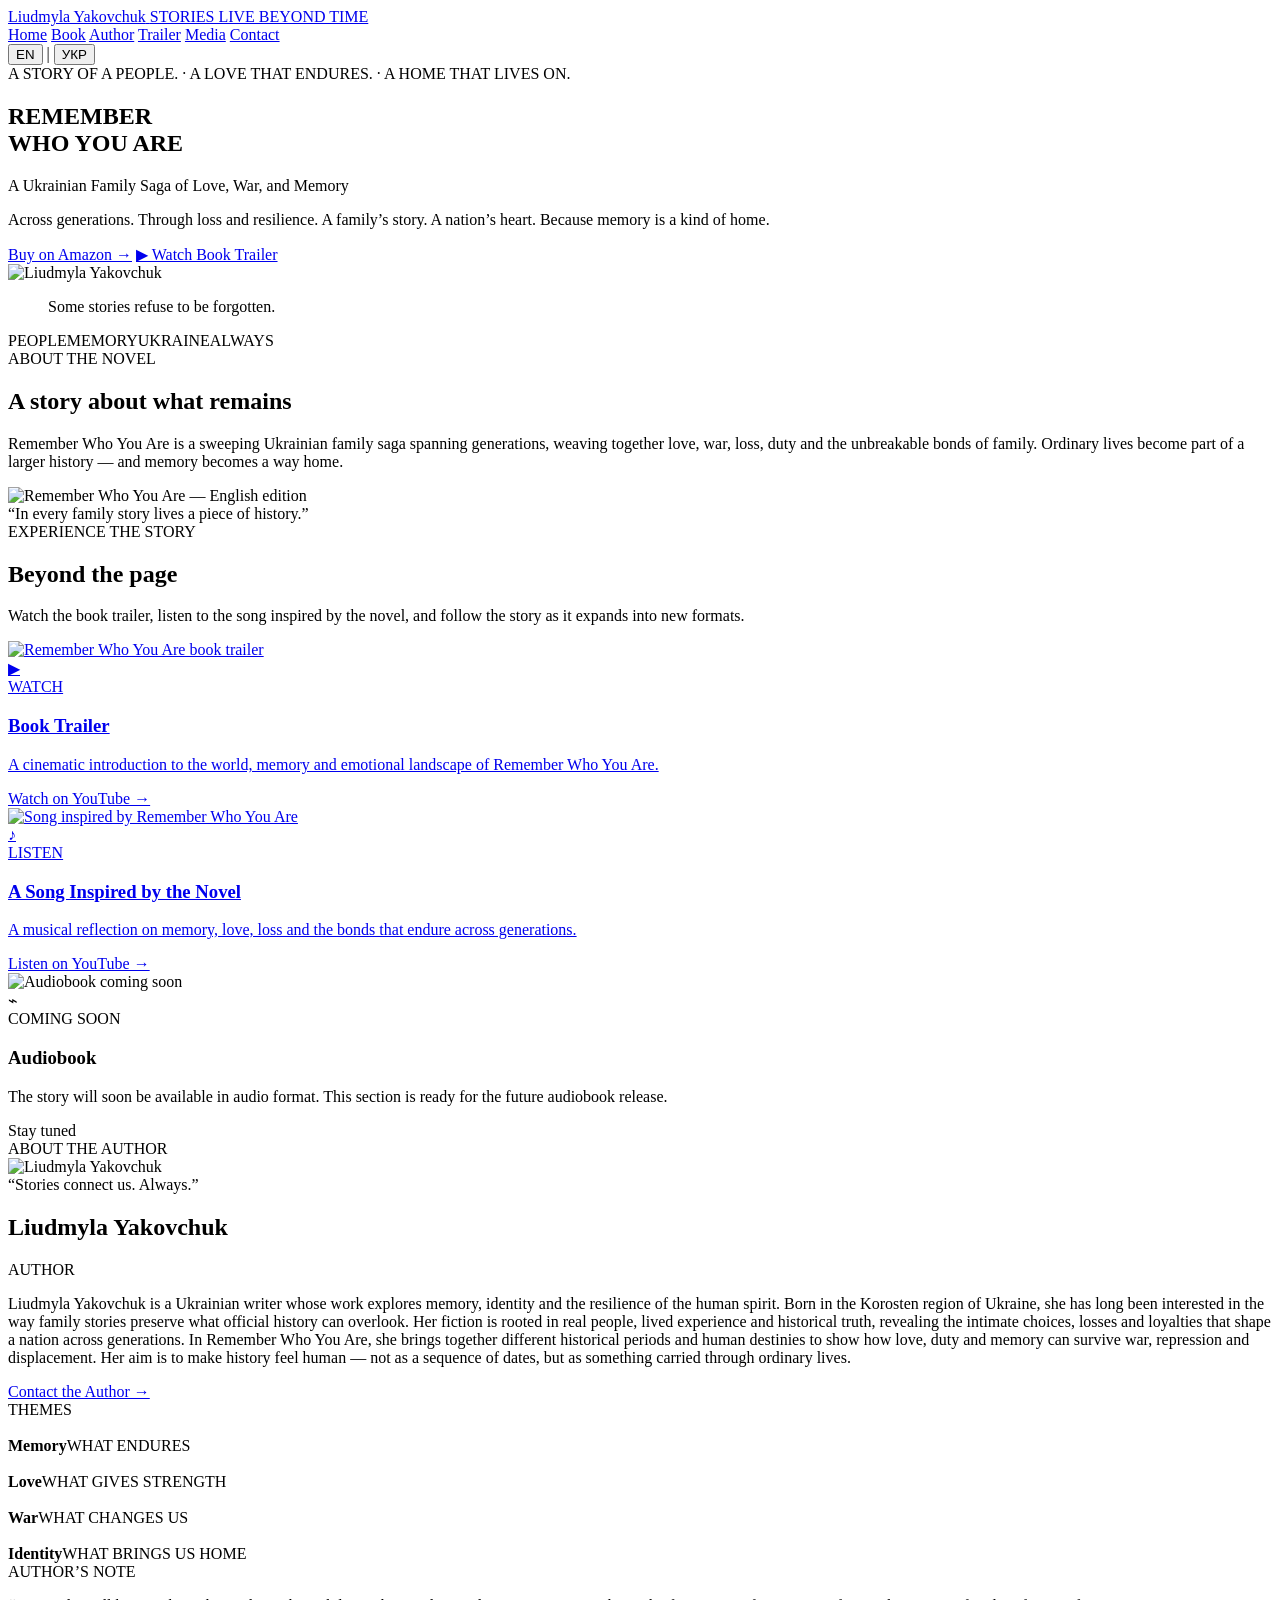
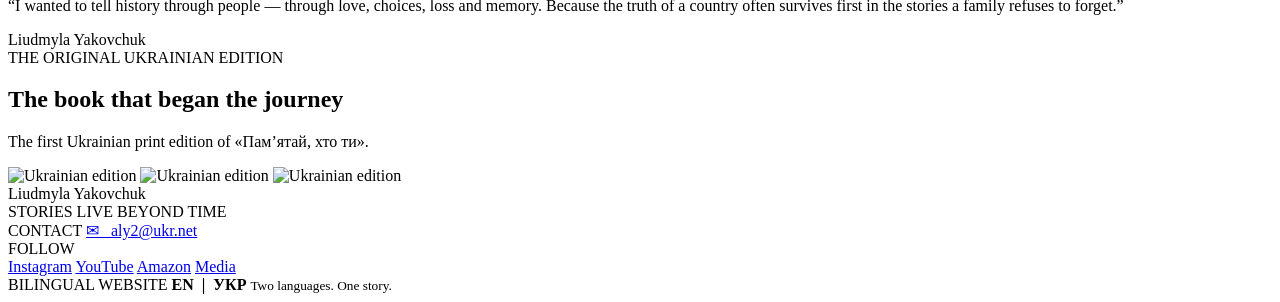
==== index.html @ 55f0467b "Add files via upload" ====
<!doctype html>
<html lang="en">
<head>
  <meta charset="utf-8">
  <meta name="viewport" content="width=device-width, initial-scale=1">
  <meta name="description" content="Official website of Ukrainian author Liudmyla Yakovchuk, author of Remember Who You Are — A Ukrainian Family Saga of Love, War, and Memory.">
  <meta property="og:title" content="Liudmyla Yakovchuk — Remember Who You Are">
  <meta property="og:description" content="A Ukrainian Family Saga of Love, War, and Memory. Discover the novel, book trailer, music inspired by the story, and author events.">
  <meta property="og:type" content="website">
  <meta property="og:image" content="assets/english-cover.png">
  <meta name="twitter:card" content="summary_large_image">
  <meta name="theme-color" content="#f8f4ee">
  <title>Liudmyla Yakovchuk — Remember Who You Are</title>
  <link rel="stylesheet" href="assets/style.css">
</head>
<body>

<header class="site-header">
  <a class="brand" href="#home">
    <span class="brand-name">Liudmyla Yakovchuk</span>
    <span class="brand-tag" data-en="STORIES LIVE BEYOND TIME" data-uk="ІСТОРІЇ ЖИВУТЬ ПОЗА ЧАСОМ">STORIES LIVE BEYOND TIME</span>
  </a>

  <nav class="nav">
    <a href="#home" class="active" data-en="Home" data-uk="Головна">Home</a>
    <a href="#book" data-en="Book" data-uk="Книга">Book</a>
    <a href="#author" data-en="Author" data-uk="Авторка">Author</a>
    <a href="#trailer" data-en="Trailer" data-uk="Трейлер">Trailer</a>
    <a href="media.html" data-en="Media" data-uk="Медіа">Media</a>
    <a href="#contact" data-en="Contact" data-uk="Контакти">Contact</a>
  </nav>

  <div class="lang-switch">
    <button class="lang active" data-lang="en">EN</button>
    <span>|</span>
    <button class="lang" data-lang="uk">УКР</button>
  </div>
</header>

<main>
<section class="hero" id="home">
  <div class="hero-copy">
    <div class="hero-skyline"></div>
    <div class="eyebrow" data-en="A STORY OF A PEOPLE. · A LOVE THAT ENDURES. · A HOME THAT LIVES ON."
         data-uk="ІСТОРІЯ НАРОДУ. · ЛЮБОВ, ЩО ВИСТОЯЛА. · ДІМ, ЯКИЙ ЖИВЕ В ПАМ’ЯТІ.">
      A STORY OF A PEOPLE. · A LOVE THAT ENDURES. · A HOME THAT LIVES ON.
    </div>

    <h1 data-en="REMEMBER<br>WHO YOU ARE" data-uk="ПАМ’ЯТАЙ,<br>ХТО ТИ">REMEMBER<br>WHO YOU ARE</h1>

    <p class="subtitle" data-en="A Ukrainian Family Saga of Love, War, and Memory"
       data-uk="Українська родинна сага про любов, війну та пам’ять">
      A Ukrainian Family Saga of Love, War, and Memory
    </p>

    <p class="lead" data-en="Across generations. Through loss and resilience. A family’s story. A nation’s heart. Because memory is a kind of home."
       data-uk="Крізь покоління. Через втрати й стійкість. Історія родини. Серце країни. Бо пам’ять — це теж дім.">
      Across generations. Through loss and resilience. A family’s story. A nation’s heart. Because memory is a kind of home.
    </p>

    <div class="cta-row">
      <a class="btn primary" target="_blank" rel="noopener" href="https://www.amazon.com.au/dp/B0HHSNX6BC"
         data-en="Buy on Amazon →" data-uk="Купити на Amazon →">Buy on Amazon →</a>
      <a class="btn secondary" href="#trailer" data-en="▶  Watch Book Trailer" data-uk="▶  Дивитися буктрейлер">▶ Watch Book Trailer</a>
    </div>
  </div>

  <div class="hero-photo">
    <img src="assets/author-white.jpeg" alt="Liudmyla Yakovchuk">
    <div class="hero-photo-shade"></div>
    <blockquote data-en="Some stories refuse to be forgotten."
                data-uk="Деякі історії не дозволяють себе забути.">
      Some stories refuse to be forgotten.
    </blockquote>
    <div class="book-words" aria-hidden="true">
      <span>PEOPLE</span><span>MEMORY</span><span>UKRAINE</span><span>ALWAYS</span>
    </div>
  </div>
</section>

<section class="novel-band" id="book">
  <div class="novel-copy">
    <div class="section-kicker" data-en="ABOUT THE NOVEL" data-uk="ПРО РОМАН">ABOUT THE NOVEL</div>
    <h2 data-en="A story about what remains" data-uk="Історія про те, що залишається">A story about what remains</h2>
    <p data-en="Remember Who You Are is a sweeping Ukrainian family saga spanning generations, weaving together love, war, loss, duty and the unbreakable bonds of family. Ordinary lives become part of a larger history — and memory becomes a way home."
       data-uk="«Пам’ятай, хто ти» — українська родинна сага, що поєднує покоління, любов, війну, втрати, обов’язок і незламні родинні зв’язки. Приватні долі стають частиною великої історії, а пам’ять — шляхом додому.">
      Remember Who You Are is a sweeping Ukrainian family saga spanning generations, weaving together love, war, loss, duty and the unbreakable bonds of family. Ordinary lives become part of a larger history — and memory becomes a way home.
    </p>
  </div>

  <div class="novel-art">
    <img src="assets/english-cover.png" alt="Remember Who You Are — English edition">
    <div class="novel-quote" data-en="“In every family story lives a piece of history.”"
         data-uk="«У кожній родинній історії живе частинка історії країни.»">
      “In every family story lives a piece of history.”
    </div>
  </div>
</section>

<section class="experience-section section-pad" id="trailer">
  <div class="experience-heading">
    <div>
      <div class="section-kicker" data-en="EXPERIENCE THE STORY" data-uk="ВІДЧУТИ ІСТОРІЮ">EXPERIENCE THE STORY</div>
      <h2 data-en="Beyond the page" data-uk="За межами сторінок">Beyond the page</h2>
    </div>
    <p data-en="Watch the book trailer, listen to the song inspired by the novel, and follow the story as it expands into new formats."
       data-uk="Подивіться буктрейлер, послухайте пісню, натхненну романом, і стежте за тим, як історія продовжує жити в нових форматах.">
      Watch the book trailer, listen to the song inspired by the novel, and follow the story as it expands into new formats.
    </p>
  </div>

  <div class="experience-grid">
    <a class="experience-card trailer-experience" target="_blank" rel="noopener"
       href="https://www.youtube.com/watch?v=IEj6ZYtZcg4">
      <div class="experience-image">
        <img src="assets/english-cover.png" alt="Remember Who You Are book trailer">
        <div class="experience-shade"></div>
        <span class="round-icon">▶</span>
      </div>
      <div class="experience-copy">
        <span class="experience-type" data-en="WATCH" data-uk="ДИВИТИСЯ">WATCH</span>
        <h3 data-en="Book Trailer" data-uk="Буктрейлер">Book Trailer</h3>
        <p data-en="A cinematic introduction to the world, memory and emotional landscape of Remember Who You Are."
           data-uk="Кінематографічне знайомство зі світом, пам’яттю та емоційною атмосферою роману «Пам’ятай, хто ти».">
          A cinematic introduction to the world, memory and emotional landscape of Remember Who You Are.
        </p>
        <span class="experience-link" data-en="Watch on YouTube →" data-uk="Дивитися на YouTube →">Watch on YouTube →</span>
      </div>
    </a>

    <a class="experience-card song-experience" target="_blank" rel="noopener"
       href="https://www.youtube.com/watch?v=z9jfX56w6hs">
      <div class="experience-image song-visual">
        <img src="assets/english-cover.png" alt="Song inspired by Remember Who You Are">
        <div class="experience-shade song-shade"></div>
        <span class="round-icon music-icon">♪</span>
        <div class="music-lines" aria-hidden="true">
          <i></i><i></i><i></i><i></i><i></i><i></i><i></i><i></i>
        </div>
      </div>
      <div class="experience-copy">
        <span class="experience-type" data-en="LISTEN" data-uk="СЛУХАТИ">LISTEN</span>
        <h3 data-en="A Song Inspired by the Novel" data-uk="Пісня, натхненна романом">A Song Inspired by the Novel</h3>
        <p data-en="A musical reflection on memory, love, loss and the bonds that endure across generations."
           data-uk="Музичне продовження історії — про пам’ять, любов, втрати та зв’язок, що проходить крізь покоління.">
          A musical reflection on memory, love, loss and the bonds that endure across generations.
        </p>
        <span class="experience-link" data-en="Listen on YouTube →" data-uk="Слухати на YouTube →">Listen on YouTube →</span>
      </div>
    </a>

    <div class="experience-card audiobook-experience">
      <div class="experience-image">
        <img src="assets/english-cover.png" alt="Audiobook coming soon">
        <div class="experience-shade audiobook-shade"></div>
        <span class="round-icon headphone-mark">⌁</span>
      </div>
      <div class="experience-copy">
        <span class="experience-type" data-en="COMING SOON" data-uk="НЕЗАБАРОМ">COMING SOON</span>
        <h3 data-en="Audiobook" data-uk="Аудіокнига">Audiobook</h3>
        <p data-en="The story will soon be available in audio format. This section is ready for the future audiobook release."
           data-uk="Незабаром історія буде доступна в аудіоформаті. Цей блок уже підготовлений для майбутнього релізу аудіокниги.">
          The story will soon be available in audio format. This section is ready for the future audiobook release.
        </p>
        <span class="experience-link muted" data-en="Stay tuned" data-uk="Слідкуйте за новинами">Stay tuned</span>
      </div>
    </div>
  </div>
</section>

<section class="author-themes section-pad" id="author">
  <div class="author-panel">
    <div class="section-kicker" data-en="ABOUT THE AUTHOR" data-uk="ПРО АВТОРКУ">ABOUT THE AUTHOR</div>
    <div class="author-inner">
      <div class="author-photo-wrap">
        <img src="assets/author-gray.jpeg" alt="Liudmyla Yakovchuk">
        <div class="hand-quote" data-en="“Stories connect us. Always.”" data-uk="«Історії поєднують нас. Завжди.»">
          “Stories connect us. Always.”
        </div>
      </div>
      <div class="author-copy">
        <h2>Liudmyla Yakovchuk</h2>
        <div class="mini-label" data-en="AUTHOR" data-uk="АВТОРКА">AUTHOR</div>
        <p data-en="Liudmyla Yakovchuk is a Ukrainian writer whose work explores memory, identity and the resilience of the human spirit. Born in the Korosten region of Ukraine, she has long been interested in the way family stories preserve what official history can overlook. Her fiction is rooted in real people, lived experience and historical truth, revealing the intimate choices, losses and loyalties that shape a nation across generations. In Remember Who You Are, she brings together different historical periods and human destinies to show how love, duty and memory can survive war, repression and displacement. Her aim is to make history feel human — not as a sequence of dates, but as something carried through ordinary lives."
           data-uk="Людмила Яковчук — українська письменниця, родом із Коростенського краю. У своїй творчості вона досліджує пам’ять, ідентичність і стійкість людського духу, а також те, як родинні історії зберігають те, що інколи губиться в офіційній історії. Її проза спирається на реальних людей, пережитий досвід та історичну правду. У романі «Пам’ятай, хто ти» авторка поєднує різні історичні періоди й людські долі, щоб показати, як любов, обов’язок і пам’ять переживають війну, репресії та вимушені розлуки. Її мета — показати історію не як перелік дат, а як життя звичайних людей, через яких вона стає близькою і зрозумілою.">
          Liudmyla Yakovchuk is a Ukrainian writer whose work explores memory, identity and the resilience of the human spirit. Born in the Korosten region of Ukraine, she has long been interested in the way family stories preserve what official history can overlook. Her fiction is rooted in real people, lived experience and historical truth, revealing the intimate choices, losses and loyalties that shape a nation across generations. In Remember Who You Are, she brings together different historical periods and human destinies to show how love, duty and memory can survive war, repression and displacement. Her aim is to make history feel human — not as a sequence of dates, but as something carried through ordinary lives.
        </p>
        <a class="outline-link" href="mailto:aly2@ukr.net" data-en="Contact the Author →" data-uk="Написати авторці →">Contact the Author →</a>
      </div>
    </div>
  </div>

  <div class="themes-panel">
    <div class="section-kicker" data-en="THEMES" data-uk="ТЕМИ">THEMES</div>
    <div class="themes-grid">
      <div class="theme-card theme-memory">
        <img src="assets/book-stack-3.jpg" alt="">
        <div class="theme-shade"></div>
        <div><strong data-en="Memory" data-uk="Пам’ять">Memory</strong><span data-en="WHAT ENDURES" data-uk="ТЕ, ЩО ЗАЛИШАЄТЬСЯ">WHAT ENDURES</span></div>
      </div>
      <div class="theme-card theme-love">
        <img src="assets/author-white.jpeg" alt="">
        <div class="theme-shade"></div>
        <div><strong data-en="Love" data-uk="Любов">Love</strong><span data-en="WHAT GIVES STRENGTH" data-uk="ТЕ, ЩО ДАЄ СИЛУ">WHAT GIVES STRENGTH</span></div>
      </div>
      <div class="theme-card theme-war">
        <img src="assets/english-cover.png" alt="">
        <div class="theme-shade"></div>
        <div><strong data-en="War" data-uk="Війна">War</strong><span data-en="WHAT CHANGES US" data-uk="ТЕ, ЩО НАС ЗМІНЮЄ">WHAT CHANGES US</span></div>
      </div>
      <div class="theme-card theme-identity">
        <img src="assets/book-stack-1.jpg" alt="">
        <div class="theme-shade"></div>
        <div><strong data-en="Identity" data-uk="Ідентичність">Identity</strong><span data-en="WHAT BRINGS US HOME" data-uk="ТЕ, ЩО ПОВЕРТАЄ ДОДОМУ">WHAT BRINGS US HOME</span></div>
      </div>
    </div>
  </div>
</section>


<section class="author-note section-pad">
  <div class="section-kicker" data-en="AUTHOR’S NOTE" data-uk="СЛОВО АВТОРКИ">AUTHOR’S NOTE</div>
  <div class="author-note-inner">
    <p class="note-quote"
       data-en="“I wanted to tell history through people — through love, choices, loss and memory. Because the truth of a country often survives first in the stories a family refuses to forget.”"
       data-uk="«Я хотіла розповісти історію через людей — через любов, вибір, втрати й пам’ять. Бо правда про країну часто передусім зберігається в історіях, які родина відмовляється забути.»">
      “I wanted to tell history through people — through love, choices, loss and memory. Because the truth of a country often survives first in the stories a family refuses to forget.”
    </p>
    <div class="note-signature">Liudmyla Yakovchuk</div>
  </div>
</section>

<section class="ukrainian-strip section-pad">
  <div class="strip-heading">
    <div>
      <div class="section-kicker" data-en="THE ORIGINAL UKRAINIAN EDITION" data-uk="ОРИГІНАЛЬНЕ УКРАЇНСЬКЕ ВИДАННЯ">THE ORIGINAL UKRAINIAN EDITION</div>
      <h2 data-en="The book that began the journey" data-uk="Книга, з якої почався цей шлях">The book that began the journey</h2>
    </div>
    <p data-en="The first Ukrainian print edition of «Пам’ятай, хто ти»."
       data-uk="Перше українське друковане видання роману «Пам’ятай, хто ти».">
      The first Ukrainian print edition of «Пам’ятай, хто ти».
    </p>
  </div>
  <div class="photo-strip">
    <img src="assets/book-stack-1.jpg" alt="Ukrainian edition">
    <img src="assets/book-stack-2.jpg" alt="Ukrainian edition">
    <img src="assets/book-stack-3.jpg" alt="Ukrainian edition">
  </div>
</section>

</main>

<footer id="contact">
  <div class="footer-brand">
    <div class="brand-name">Liudmyla Yakovchuk</div>
    <div class="brand-tag" data-en="STORIES LIVE BEYOND TIME" data-uk="ІСТОРІЇ ЖИВУТЬ ПОЗА ЧАСОМ">STORIES LIVE BEYOND TIME</div>
  </div>

  <div class="footer-block">
    <span class="footer-label" data-en="CONTACT" data-uk="КОНТАКТИ">CONTACT</span>
    <a href="mailto:aly2@ukr.net">✉ &nbsp; aly2@ukr.net</a>
  </div>

  <div class="footer-block">
    <span class="footer-label" data-en="FOLLOW" data-uk="СОЦМЕРЕЖІ">FOLLOW</span>
    <div class="socials">
      <a target="_blank" rel="noopener" href="https://www.instagram.com/liudmylayakovchuk2025">Instagram</a>
      <a target="_blank" rel="noopener" href="https://www.youtube.com/watch?v=IEj6ZYtZcg4">YouTube</a>
      <a target="_blank" rel="noopener" href="https://www.amazon.com.au/dp/B0HHSNX6BC">Amazon</a>
      <a href="media.html" data-en="Media" data-uk="Медіа">Media</a>
    </div>
  </div>

  <div class="footer-block bilingual">
    <span class="footer-label" data-en="BILINGUAL WEBSITE" data-uk="ДВОМОВНИЙ САЙТ">BILINGUAL WEBSITE</span>
    <strong>EN &nbsp;|&nbsp; УКР</strong>
    <small data-en="Two languages. One story." data-uk="Дві мови. Одна історія.">Two languages. One story.</small>
  </div>
</footer>

<script src="assets/site.js"></script>
</body>
</html>
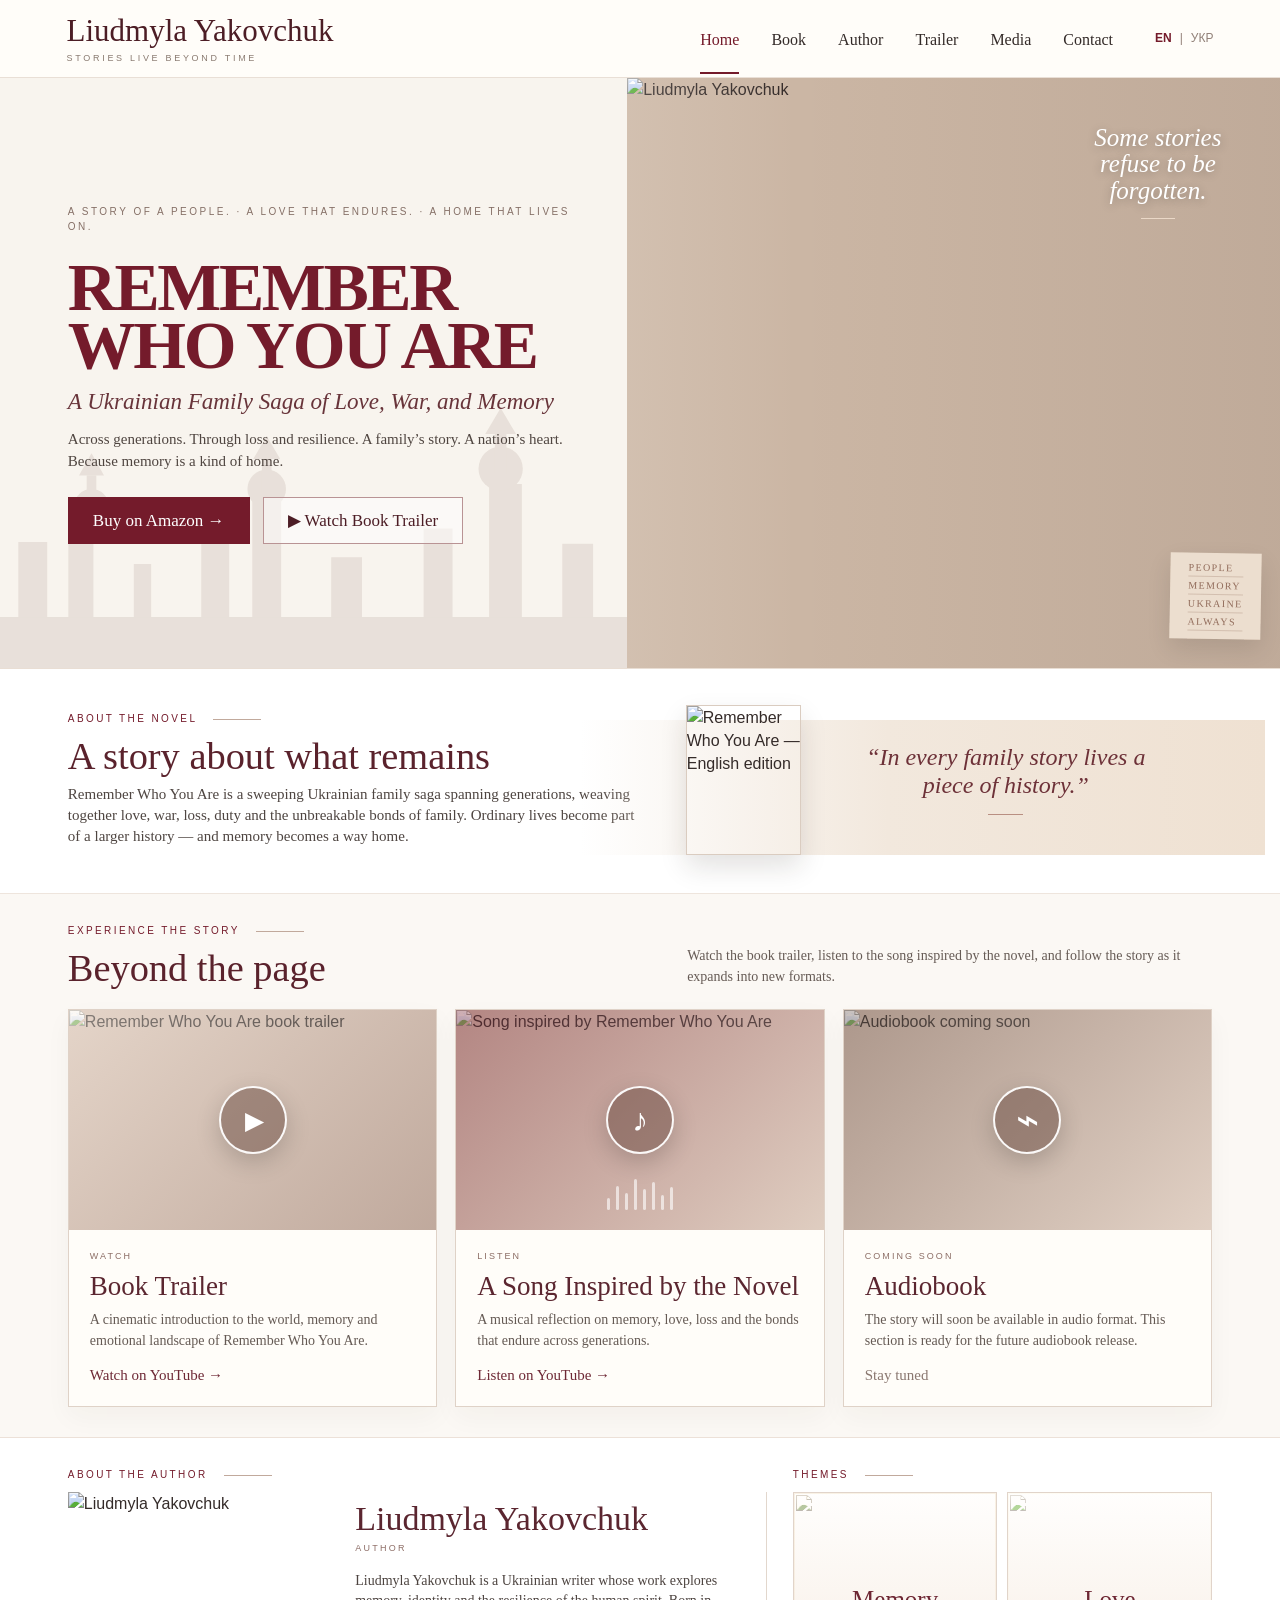
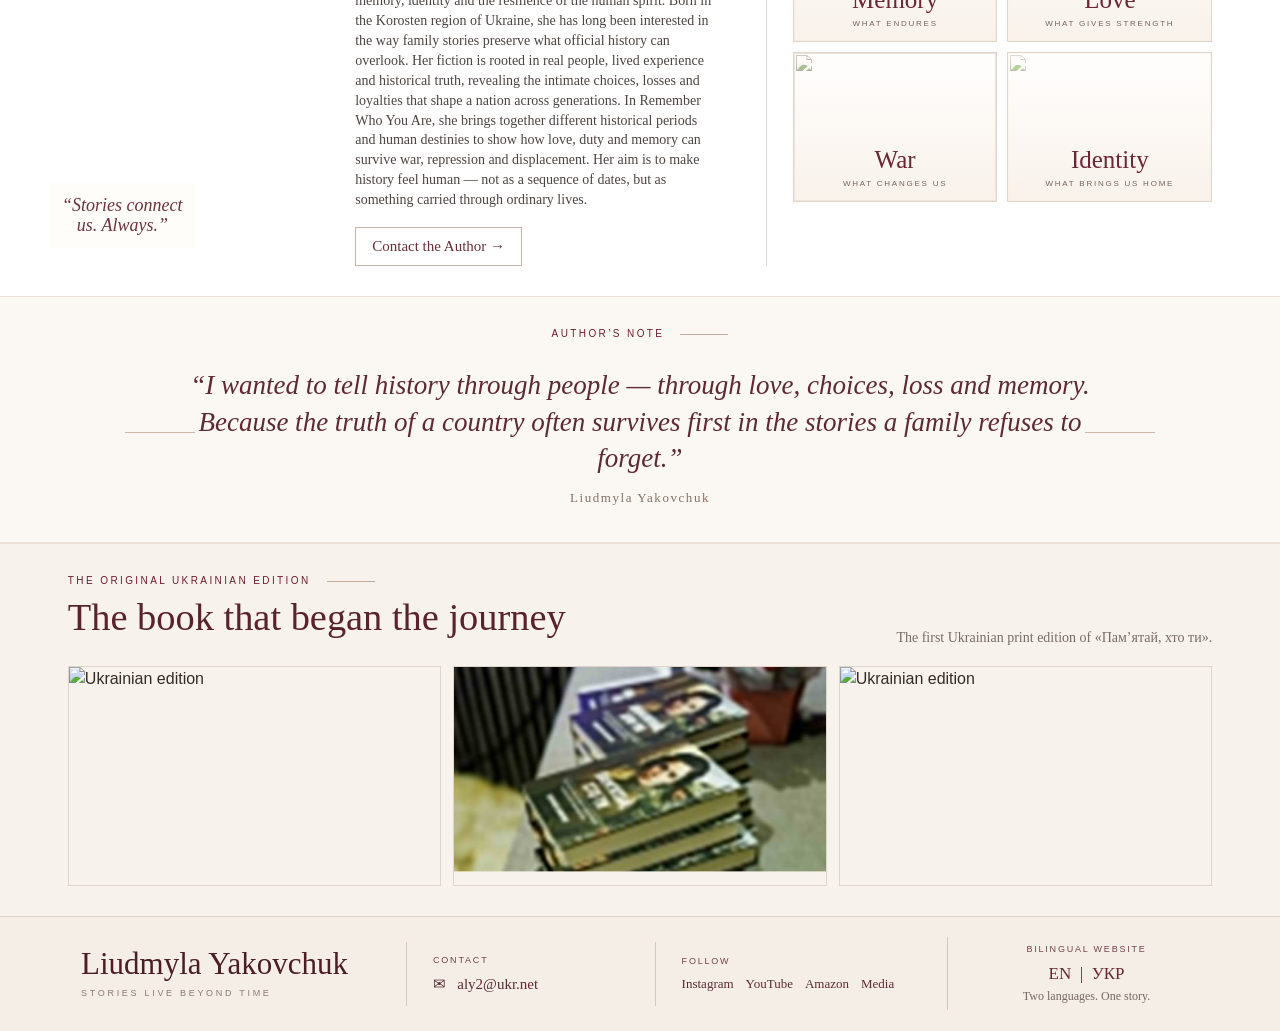
==== commit 1f038907: "Fix GitHub Pages assets and publish final author site" ====
--- a/index.html
+++ b/index.html
@@ -7,7 +7,7 @@
   <meta property="og:title" content="Liudmyla Yakovchuk — Remember Who You Are">
   <meta property="og:description" content="A Ukrainian Family Saga of Love, War, and Memory. Discover the novel, book trailer, music inspired by the story, and author events.">
   <meta property="og:type" content="website">
-  <meta property="og:image" content="assets/english-cover.png">
+  <meta property="og:image" content="assets/english-cover.jpg">
   <meta name="twitter:card" content="summary_large_image">
   <meta name="theme-color" content="#f8f4ee">
   <title>Liudmyla Yakovchuk — Remember Who You Are</title>
@@ -89,7 +89,7 @@
   </div>
 
   <div class="novel-art">
-    <img src="assets/english-cover.png" alt="Remember Who You Are — English edition">
+    <img src="assets/english-cover.jpg" alt="Remember Who You Are — English edition">
     <div class="novel-quote" data-en="“In every family story lives a piece of history.”"
          data-uk="«У кожній родинній історії живе частинка історії країни.»">
       “In every family story lives a piece of history.”
@@ -113,7 +113,7 @@
     <a class="experience-card trailer-experience" target="_blank" rel="noopener"
        href="https://www.youtube.com/watch?v=IEj6ZYtZcg4">
       <div class="experience-image">
-        <img src="assets/english-cover.png" alt="Remember Who You Are book trailer">
+        <img src="assets/english-cover.jpg" alt="Remember Who You Are book trailer">
         <div class="experience-shade"></div>
         <span class="round-icon">▶</span>
       </div>
@@ -131,12 +131,10 @@
     <a class="experience-card song-experience" target="_blank" rel="noopener"
        href="https://www.youtube.com/watch?v=z9jfX56w6hs">
       <div class="experience-image song-visual">
-        <img src="assets/english-cover.png" alt="Song inspired by Remember Who You Are">
+        <img src="assets/english-cover.jpg" alt="Song inspired by Remember Who You Are">
         <div class="experience-shade song-shade"></div>
         <span class="round-icon music-icon">♪</span>
-        <div class="music-lines" aria-hidden="true">
-          <i></i><i></i><i></i><i></i><i></i><i></i><i></i><i></i>
-        </div>
+        <div class="music-lines" aria-hidden="true"><i></i><i></i><i></i><i></i><i></i><i></i><i></i><i></i></div>
       </div>
       <div class="experience-copy">
         <span class="experience-type" data-en="LISTEN" data-uk="СЛУХАТИ">LISTEN</span>
@@ -151,7 +149,7 @@
 
     <div class="experience-card audiobook-experience">
       <div class="experience-image">
-        <img src="assets/english-cover.png" alt="Audiobook coming soon">
+        <img src="assets/english-cover.jpg" alt="Audiobook coming soon">
         <div class="experience-shade audiobook-shade"></div>
         <span class="round-icon headphone-mark">⌁</span>
       </div>
@@ -174,9 +172,7 @@
     <div class="author-inner">
       <div class="author-photo-wrap">
         <img src="assets/author-gray.jpeg" alt="Liudmyla Yakovchuk">
-        <div class="hand-quote" data-en="“Stories connect us. Always.”" data-uk="«Історії поєднують нас. Завжди.»">
-          “Stories connect us. Always.”
-        </div>
+        <div class="hand-quote" data-en="“Stories connect us. Always.”" data-uk="«Історії поєднують нас. Завжди.»">“Stories connect us. Always.”</div>
       </div>
       <div class="author-copy">
         <h2>Liudmyla Yakovchuk</h2>
@@ -193,91 +189,39 @@
   <div class="themes-panel">
     <div class="section-kicker" data-en="THEMES" data-uk="ТЕМИ">THEMES</div>
     <div class="themes-grid">
-      <div class="theme-card theme-memory">
-        <img src="assets/book-stack-3.jpg" alt="">
-        <div class="theme-shade"></div>
-        <div><strong data-en="Memory" data-uk="Пам’ять">Memory</strong><span data-en="WHAT ENDURES" data-uk="ТЕ, ЩО ЗАЛИШАЄТЬСЯ">WHAT ENDURES</span></div>
-      </div>
-      <div class="theme-card theme-love">
-        <img src="assets/author-white.jpeg" alt="">
-        <div class="theme-shade"></div>
-        <div><strong data-en="Love" data-uk="Любов">Love</strong><span data-en="WHAT GIVES STRENGTH" data-uk="ТЕ, ЩО ДАЄ СИЛУ">WHAT GIVES STRENGTH</span></div>
-      </div>
-      <div class="theme-card theme-war">
-        <img src="assets/english-cover.png" alt="">
-        <div class="theme-shade"></div>
-        <div><strong data-en="War" data-uk="Війна">War</strong><span data-en="WHAT CHANGES US" data-uk="ТЕ, ЩО НАС ЗМІНЮЄ">WHAT CHANGES US</span></div>
-      </div>
-      <div class="theme-card theme-identity">
-        <img src="assets/book-stack-1.jpg" alt="">
-        <div class="theme-shade"></div>
-        <div><strong data-en="Identity" data-uk="Ідентичність">Identity</strong><span data-en="WHAT BRINGS US HOME" data-uk="ТЕ, ЩО ПОВЕРТАЄ ДОДОМУ">WHAT BRINGS US HOME</span></div>
-      </div>
-    </div>
-  </div>
-</section>
-
+      <div class="theme-card theme-memory"><img src="assets/book-stack-3.jpg" alt=""><div class="theme-shade"></div><div><strong data-en="Memory" data-uk="Пам’ять">Memory</strong><span data-en="WHAT ENDURES" data-uk="ТЕ, ЩО ЗАЛИШАЄТЬСЯ">WHAT ENDURES</span></div></div>
+      <div class="theme-card theme-love"><img src="assets/author-white.jpeg" alt=""><div class="theme-shade"></div><div><strong data-en="Love" data-uk="Любов">Love</strong><span data-en="WHAT GIVES STRENGTH" data-uk="ТЕ, ЩО ДАЄ СИЛУ">WHAT GIVES STRENGTH</span></div></div>
+      <div class="theme-card theme-war"><img src="assets/english-cover.jpg" alt=""><div class="theme-shade"></div><div><strong data-en="War" data-uk="Війна">War</strong><span data-en="WHAT CHANGES US" data-uk="ТЕ, ЩО НАС ЗМІНЮЄ">WHAT CHANGES US</span></div></div>
+      <div class="theme-card theme-identity"><img src="assets/book-stack-1.jpg" alt=""><div class="theme-shade"></div><div><strong data-en="Identity" data-uk="Ідентичність">Identity</strong><span data-en="WHAT BRINGS US HOME" data-uk="ТЕ, ЩО ПОВЕРТАЄ ДОДОМУ">WHAT BRINGS US HOME</span></div></div>
+    </div>
+  </div>
+</section>
 
 <section class="author-note section-pad">
   <div class="section-kicker" data-en="AUTHOR’S NOTE" data-uk="СЛОВО АВТОРКИ">AUTHOR’S NOTE</div>
   <div class="author-note-inner">
-    <p class="note-quote"
-       data-en="“I wanted to tell history through people — through love, choices, loss and memory. Because the truth of a country often survives first in the stories a family refuses to forget.”"
-       data-uk="«Я хотіла розповісти історію через людей — через любов, вибір, втрати й пам’ять. Бо правда про країну часто передусім зберігається в історіях, які родина відмовляється забути.»">
-      “I wanted to tell history through people — through love, choices, loss and memory. Because the truth of a country often survives first in the stories a family refuses to forget.”
-    </p>
+    <p class="note-quote" data-en="“I wanted to tell history through people — through love, choices, loss and memory. Because the truth of a country often survives first in the stories a family refuses to forget.”" data-uk="«Я хотіла розповісти історію через людей — через любов, вибір, втрати й пам’ять. Бо правда про країну часто передусім зберігається в історіях, які родина відмовляється забути.»">“I wanted to tell history through people — through love, choices, loss and memory. Because the truth of a country often survives first in the stories a family refuses to forget.”</p>
     <div class="note-signature">Liudmyla Yakovchuk</div>
   </div>
 </section>
 
 <section class="ukrainian-strip section-pad">
   <div class="strip-heading">
-    <div>
-      <div class="section-kicker" data-en="THE ORIGINAL UKRAINIAN EDITION" data-uk="ОРИГІНАЛЬНЕ УКРАЇНСЬКЕ ВИДАННЯ">THE ORIGINAL UKRAINIAN EDITION</div>
-      <h2 data-en="The book that began the journey" data-uk="Книга, з якої почався цей шлях">The book that began the journey</h2>
-    </div>
-    <p data-en="The first Ukrainian print edition of «Пам’ятай, хто ти»."
-       data-uk="Перше українське друковане видання роману «Пам’ятай, хто ти».">
-      The first Ukrainian print edition of «Пам’ятай, хто ти».
-    </p>
+    <div><div class="section-kicker" data-en="THE ORIGINAL UKRAINIAN EDITION" data-uk="ОРИГІНАЛЬНЕ УКРАЇНСЬКЕ ВИДАННЯ">THE ORIGINAL UKRAINIAN EDITION</div><h2 data-en="The book that began the journey" data-uk="Книга, з якої почався цей шлях">The book that began the journey</h2></div>
+    <p data-en="The first Ukrainian print edition of «Пам’ятай, хто ти»." data-uk="Перше українське друковане видання роману «Пам’ятай, хто ти».">The first Ukrainian print edition of «Пам’ятай, хто ти».</p>
   </div>
   <div class="photo-strip">
-    <img src="assets/book-stack-1.jpg" alt="Ukrainian edition">
-    <img src="assets/book-stack-2.jpg" alt="Ukrainian edition">
-    <img src="assets/book-stack-3.jpg" alt="Ukrainian edition">
-  </div>
-</section>
-
+    <img src="assets/book-stack-1.jpg" alt="Ukrainian edition"><img src="assets/book-stack-2.jpg" alt="Ukrainian edition"><img src="assets/book-stack-3.jpg" alt="Ukrainian edition">
+  </div>
+</section>
 </main>
 
 <footer id="contact">
-  <div class="footer-brand">
-    <div class="brand-name">Liudmyla Yakovchuk</div>
-    <div class="brand-tag" data-en="STORIES LIVE BEYOND TIME" data-uk="ІСТОРІЇ ЖИВУТЬ ПОЗА ЧАСОМ">STORIES LIVE BEYOND TIME</div>
-  </div>
-
-  <div class="footer-block">
-    <span class="footer-label" data-en="CONTACT" data-uk="КОНТАКТИ">CONTACT</span>
-    <a href="mailto:aly2@ukr.net">✉ &nbsp; aly2@ukr.net</a>
-  </div>
-
-  <div class="footer-block">
-    <span class="footer-label" data-en="FOLLOW" data-uk="СОЦМЕРЕЖІ">FOLLOW</span>
-    <div class="socials">
-      <a target="_blank" rel="noopener" href="https://www.instagram.com/liudmylayakovchuk2025">Instagram</a>
-      <a target="_blank" rel="noopener" href="https://www.youtube.com/watch?v=IEj6ZYtZcg4">YouTube</a>
-      <a target="_blank" rel="noopener" href="https://www.amazon.com.au/dp/B0HHSNX6BC">Amazon</a>
-      <a href="media.html" data-en="Media" data-uk="Медіа">Media</a>
-    </div>
-  </div>
-
-  <div class="footer-block bilingual">
-    <span class="footer-label" data-en="BILINGUAL WEBSITE" data-uk="ДВОМОВНИЙ САЙТ">BILINGUAL WEBSITE</span>
-    <strong>EN &nbsp;|&nbsp; УКР</strong>
-    <small data-en="Two languages. One story." data-uk="Дві мови. Одна історія.">Two languages. One story.</small>
-  </div>
+  <div class="footer-brand"><div class="brand-name">Liudmyla Yakovchuk</div><div class="brand-tag" data-en="STORIES LIVE BEYOND TIME" data-uk="ІСТОРІЇ ЖИВУТЬ ПОЗА ЧАСОМ">STORIES LIVE BEYOND TIME</div></div>
+  <div class="footer-block"><span class="footer-label" data-en="CONTACT" data-uk="КОНТАКТИ">CONTACT</span><a href="mailto:aly2@ukr.net">✉ &nbsp; aly2@ukr.net</a></div>
+  <div class="footer-block"><span class="footer-label" data-en="FOLLOW" data-uk="СОЦМЕРЕЖІ">FOLLOW</span><div class="socials"><a target="_blank" rel="noopener" href="https://www.instagram.com/liudmylayakovchuk2025">Instagram</a><a target="_blank" rel="noopener" href="https://www.youtube.com/watch?v=IEj6ZYtZcg4">YouTube</a><a target="_blank" rel="noopener" href="https://www.amazon.com.au/dp/B0HHSNX6BC">Amazon</a><a href="media.html" data-en="Media" data-uk="Медіа">Media</a></div></div>
+  <div class="footer-block bilingual"><span class="footer-label" data-en="BILINGUAL WEBSITE" data-uk="ДВОМОВНИЙ САЙТ">BILINGUAL WEBSITE</span><strong>EN &nbsp;|&nbsp; УКР</strong><small data-en="Two languages. One story." data-uk="Дві мови. Одна історія.">Two languages. One story.</small></div>
 </footer>
-
 <script src="assets/site.js"></script>
 </body>
-</html>
+</html>
--- a/assets/style.css
+++ b/assets/style.css
@@ -0,0 +1 @@
+:root{--ivory:#f8f4ee;--cream:#f2ebe2;--paper:#fffdf9;--wine:#741b2b;--wine-dark:#4c1d25;--ink:#342b29;--muted:#786c65;--line:#d9c9bd;--gold:#b69672;--serif:Georgia,"Times New Roman",serif;--sans:Arial,Helvetica,sans-serif}*{box-sizing:border-box}html{scroll-behavior:smooth}body{margin:0;color:var(--ink);background:var(--paper);font-family:var(--sans);line-height:1.45}a{text-decoration:none;color:inherit}img{display:block;max-width:100%}button{font:inherit}.site-header{height:78px;display:grid;grid-template-columns:1fr auto auto;align-items:center;gap:42px;padding:0 5.2vw;background:rgba(255,253,249,.97);border-bottom:1px solid #e9dfd6;position:sticky;top:0;z-index:30}.brand{display:flex;flex-direction:column;line-height:1}.brand-name{font:500 31px/1 var(--serif);color:var(--wine-dark)}.brand-tag{font-size:9px;letter-spacing:.3em;color:#897a70;margin-top:8px}.nav{display:flex;align-items:center;gap:32px;font:16px/1 var(--serif)}.nav a{padding:29px 0 24px;border-bottom:2px solid transparent}.nav a:hover,.nav a.active{color:var(--wine);border-bottom-color:var(--wine)}.lang-switch{display:flex;gap:8px;align-items:center;font-size:12px;color:#918078}.lang-switch button{background:none;border:0;padding:0;cursor:pointer;color:inherit}.lang-switch .active{color:var(--wine);font-weight:700}.hero{min-height:590px;display:grid;grid-template-columns:49% 51%;overflow:hidden;background:var(--ivory);border-bottom:1px solid #e9ded4}.hero-copy{position:relative;padding:55px 4.2vw 52px 5.3vw;display:flex;flex-direction:column;justify-content:center;overflow:hidden}.hero-skyline{position:absolute;left:-4%;right:-8%;bottom:-2px;height:49%;background:url("skyline.svg") left bottom/cover no-repeat;opacity:.72;pointer-events:none}.hero-copy>*:not(.hero-skyline){position:relative;z-index:2}.eyebrow{font-size:10px;letter-spacing:.25em;color:#856f66;text-transform:uppercase;max-width:530px}h1{font:600 clamp(58px,5.3vw,88px)/.86 var(--serif);letter-spacing:-.035em;color:var(--wine);margin:25px 0 12px}.subtitle{font:italic clamp(20px,1.8vw,28px)/1.2 var(--serif);color:#68343a;margin:0 0 14px}.lead{max-width:520px;font:15px/1.45 var(--serif);color:#4f4540;margin:0}.cta-row{display:flex;gap:13px;margin-top:24px;flex-wrap:wrap}.btn{font:17px/1 var(--serif);padding:14px 24px;border:1px solid #b99394;background:#fff8}.btn.primary{background:var(--wine);color:#fff;border-color:var(--wine)}.btn.secondary{color:var(--wine-dark)}.hero-photo{position:relative;min-height:590px;background:#cbb6a4;overflow:hidden}.hero-photo>img{width:100%;height:100%;object-fit:cover;object-position:center 41%}.hero-photo-shade{position:absolute;inset:0;background:linear-gradient(90deg,rgba(248,244,238,.16) 0%,transparent 26%,rgba(57,35,28,.08) 100%)}.hero-photo blockquote{position:absolute;right:5.3%;top:8%;width:175px;margin:0;text-align:center;color:#fff;font:italic 25px/1.05 var(--serif);text-shadow:0 2px 10px rgba(0,0,0,.25)}.hero-photo blockquote:after{content:"";display:block;width:34px;height:1px;background:#ead8c7;margin:14px auto 0}.book-words{position:absolute;right:3%;bottom:5%;display:flex;flex-direction:column;gap:3px;background:rgba(244,231,216,.86);padding:9px 18px 8px;box-shadow:0 10px 25px rgba(0,0,0,.10);transform:rotate(1deg)}.book-words span{font:10px/1.1 var(--serif);letter-spacing:.14em;color:#916b5a;border-bottom:1px solid rgba(145,107,90,.28);padding-bottom:3px}.section-kicker{font-size:10px;letter-spacing:.24em;color:var(--wine);text-transform:uppercase;margin-bottom:10px}.section-kicker:after{content:"";display:inline-block;width:48px;height:1px;background:#c1a99c;vertical-align:middle;margin-left:16px}.novel-band{min-height:225px;display:grid;grid-template-columns:1.08fr .92fr;background:#fff;padding:25px 5.3vw 28px;border-bottom:1px solid #eee5dd;align-items:center}.novel-copy{padding-right:45px}.novel-copy h2,.ukrainian-strip h2{margin:0 0 9px;color:#5a222c;font:500 clamp(34px,3vw,48px)/1 var(--serif)}.novel-copy p{margin:0;max-width:720px;font:15px/1.4 var(--serif);color:#4e4541}.novel-art{display:grid;grid-template-columns:150px 1fr;align-items:center;gap:30px;position:relative}.novel-art:before{content:"";position:absolute;inset:10% -10% 0 -20%;background:linear-gradient(90deg,transparent,#f2e8dd 45%,#efe1d2);z-index:0}.novel-art img{position:relative;z-index:1;width:115px;height:150px;object-fit:cover;object-position:top;border:1px solid #daccc0;box-shadow:0 12px 25px rgba(40,28,22,.13)}.novel-quote{position:relative;z-index:1;font:italic 24px/1.15 var(--serif);color:#6d3138;max-width:280px;text-align:center}.novel-quote:after{content:"";display:block;width:35px;height:1px;background:#b98f82;margin:14px auto 0}.section-pad{padding:30px 5.3vw}.author-themes{display:grid;grid-template-columns:1.25fr .75fr;gap:26px;background:#fff}.author-inner{display:grid;grid-template-columns:42% 58%;border-right:1px solid #e2d7cd;padding-right:28px}.author-photo-wrap{position:relative;padding-right:24px}.author-photo-wrap img{width:100%;height:320px;object-fit:cover;object-position:center 28%}.hand-quote{position:absolute;left:-18px;bottom:18px;width:145px;background:rgba(255,253,249,.90);padding:12px 10px;font:italic 18px/1.15 var(--serif);color:#6d333b;text-align:center}.author-copy{padding:10px 18px 0 6px}.author-copy h2{margin:0;color:#5b2630;font:500 34px/1 var(--serif)}.mini-label{font-size:9px;letter-spacing:.25em;color:#8e6e67;margin:6px 0 16px}.author-copy p{font:14px/1.42 var(--serif);color:#4d4440;margin:0 0 17px}.outline-link{display:inline-block;border:1px solid #cab5aa;padding:10px 16px;font:15px var(--serif);color:#6a3038;background:#fff}.themes-grid{display:grid;grid-template-columns:1fr 1fr;gap:10px}.theme-card{position:relative;height:150px;overflow:hidden;border:1px solid #e1d4ca}.theme-card img{width:100%;height:100%;object-fit:cover}.theme-memory img{object-position:center 35%;filter:sepia(.46) brightness(1.14) saturate(.55)}.theme-love img{object-position:center 32%;filter:sepia(.25) brightness(1.25) saturate(.65)}.theme-war img{object-position:center 16%;filter:sepia(.35) brightness(1.08) saturate(.55)}.theme-identity img{object-position:center 55%;filter:sepia(.30) brightness(1.22) saturate(.62)}.theme-shade{position:absolute;inset:0;background:linear-gradient(to bottom,rgba(255,250,245,.20),rgba(246,235,224,.66))}.theme-card>div:last-child{position:absolute;inset:auto 0 12px;text-align:center;color:#6d2633}.theme-card strong{display:block;font:500 25px/1 var(--serif)}.theme-card span{display:block;margin-top:6px;font-size:8px;letter-spacing:.22em;color:#76635b}.ukrainian-strip{background:#f7f2eb;border-top:1px solid #ece2d9}.strip-heading{display:grid;grid-template-columns:1fr auto;align-items:end;gap:30px;margin-bottom:20px}.strip-heading p{max-width:360px;text-align:right;margin:0;color:#786c65;font:14px var(--serif)}.photo-strip{display:grid;grid-template-columns:repeat(3,1fr);gap:12px}.photo-strip img{width:100%;height:220px;object-fit:cover;border:1px solid #e0d4ca}.photo-strip img:nth-child(1){object-position:center 46%}.photo-strip img:nth-child(2){object-position:center 48%}.photo-strip img:nth-child(3){object-position:center 48%}footer{min-height:115px;display:grid;grid-template-columns:1.2fr .85fr 1fr .95fr;align-items:center;gap:0;background:#f5eee6;border-top:1px solid #dfd2c7;padding:20px 4.3vw}footer>div{min-height:64px;padding:6px 26px;display:flex;flex-direction:column;justify-content:center}footer>div+div{border-left:1px solid #d8c8bc}.footer-label{font-size:9px;letter-spacing:.2em;color:#75414a;margin-bottom:8px}.footer-block a{font:15px var(--serif);color:#5d2a33}.socials{display:flex;gap:12px;flex-wrap:wrap}.socials a{font-size:13px}.bilingual{text-align:center;align-items:center}.bilingual strong{font:17px var(--serif);color:#6c2632}.bilingual small{font:12px var(--serif);color:#776961;margin-top:5px}.author-note{background:#fbf8f4;border-top:1px solid #ece1d8;border-bottom:1px solid #ece1d8;text-align:center}.author-note-inner{max-width:980px;margin:0 auto;padding:16px 40px 8px;position:relative}.author-note-inner:before,.author-note-inner:after{content:"";position:absolute;top:50%;width:70px;height:1px;background:#d0b8ab}.author-note-inner:before{left:-25px}.author-note-inner:after{right:-25px}.note-quote{margin:0;font:italic 27px/1.35 var(--serif);color:#5e2932}.note-signature{margin-top:14px;font:13px/1 var(--serif);letter-spacing:.12em;color:#8a6f66}.page-hero{display:grid;grid-template-columns:1fr 1fr;align-items:stretch;background:var(--ivory);border-bottom:1px solid #ece1d8;min-height:430px}.page-hero-copy{padding:58px 5.3vw 54px;display:flex;flex-direction:column;justify-content:center}.page-title{margin:0 0 14px;color:var(--wine);font:600 clamp(40px,4vw,64px)/.95 var(--serif);letter-spacing:-.03em}.page-lead{max-width:560px;margin:0;color:#554a45;font:16px/1.55 var(--serif)}.page-hero-photo img{width:100%;height:100%;object-fit:cover;object-position:center 36%}.media-intro .intro-card{background:#fbf8f4;border:1px solid #e6d8cc;padding:22px 28px}.media-intro p{margin:0;color:#594e49;font:15px/1.55 var(--serif)}.gallery-section{background:#fff}.gallery-grid{display:grid;grid-template-columns:repeat(12,1fr);gap:16px}.gallery-card{grid-column:span 4;background:#fbf8f4;border:1px solid #e6d9ce;overflow:hidden}.gallery-card.large{grid-column:span 8}.gallery-card.portrait{grid-column:span 4}.gallery-card figcaption{padding:16px 18px 18px}.gallery-card strong{display:block;margin-bottom:6px;color:#5a2430;font:500 24px/1.05 var(--serif)}.gallery-card span{display:block;color:#786b64;font:14px/1.45 var(--serif)}.media-note{background:#f7f2eb;border-top:1px solid #ece1d8}.experience-section{background:#fbf8f4;border-bottom:1px solid #ece1d8}.experience-heading{display:grid;grid-template-columns:1fr .9fr;align-items:end;gap:36px;margin-bottom:22px}.experience-heading h2{margin:0;color:#5a222c;font:500 clamp(34px,3vw,48px)/1 var(--serif)}.experience-heading>p{margin:0;max-width:560px;justify-self:end;color:#665b55;font:14px/1.5 var(--serif)}.experience-grid{display:grid;grid-template-columns:repeat(3,1fr);gap:18px}.experience-card{min-width:0;display:flex;flex-direction:column;background:#fffdf9;border:1px solid #dfd2c7;box-shadow:0 10px 25px rgba(58,39,29,.04);transition:transform .18s ease,box-shadow .18s ease}a.experience-card:hover{transform:translateY(-3px);box-shadow:0 15px 30px rgba(58,39,29,.08)}.experience-image{height:220px;position:relative;overflow:hidden;background:#d7c2b4}.experience-image img{width:100%;height:100%;object-fit:cover;object-position:center 16%;filter:sepia(.16) saturate(.72) brightness(1.08)}.experience-shade{position:absolute;inset:0;background:linear-gradient(135deg,rgba(248,240,231,.40),rgba(71,39,34,.16))}.song-shade{background:linear-gradient(135deg,rgba(116,27,43,.36),rgba(248,240,231,.24))}.audiobook-shade{background:linear-gradient(135deg,rgba(92,70,62,.34),rgba(244,235,226,.36))}.round-icon{position:absolute;left:50%;top:50%;transform:translate(-50%,-50%);width:68px;height:68px;border:2px solid rgba(255,255,255,.95);border-radius:50%;display:grid;place-items:center;background:rgba(86,53,45,.42);color:white;font-size:25px;padding-left:4px;box-shadow:0 8px 25px rgba(0,0,0,.18)}.music-icon{font-size:32px;padding-left:0}.headphone-mark{font-size:39px;padding-left:0}.music-lines{position:absolute;left:7%;right:7%;bottom:20px;height:34px;display:flex;align-items:end;justify-content:center;gap:6px;opacity:.75}.music-lines i{width:3px;background:rgba(255,255,255,.82);display:block;border-radius:2px}.music-lines i:nth-child(1){height:12px}.music-lines i:nth-child(2){height:24px}.music-lines i:nth-child(3){height:17px}.music-lines i:nth-child(4){height:31px}.music-lines i:nth-child(5){height:21px}.music-lines i:nth-child(6){height:28px}.music-lines i:nth-child(7){height:15px}.music-lines i:nth-child(8){height:23px}.experience-copy{padding:20px 21px 22px;display:flex;flex-direction:column;flex:1}.experience-type{color:#8c6d65;font-size:9px;letter-spacing:.23em;margin-bottom:9px}.experience-copy h3{margin:0 0 10px;color:#5b2630;font:500 27px/1.05 var(--serif)}.experience-copy p{margin:0;color:#655a54;font:14px/1.45 var(--serif);flex:1}.experience-link{display:inline-block;margin-top:16px;color:#6e2835;font:15px var(--serif)}.experience-link.muted{color:#8a7770}.media-sprite{width:100%;aspect-ratio:5/3;background-image:url("media-sprite-small.jpg");background-size:100% 500%;background-repeat:no-repeat}.sprite-1{background-position:center 0}.sprite-2{background-position:center 25%}.sprite-3{background-position:center 50%}.sprite-4{background-position:center 75%}.sprite-5{background-position:center 100%}.gallery-card .media-sprite,.gallery-card.large .media-sprite{height:auto}@media(max-width:1050px){.site-header{grid-template-columns:1fr auto}.nav{display:none}.hero{grid-template-columns:1fr}.hero-photo{min-height:560px}.hero-copy{min-height:510px}.novel-band{grid-template-columns:1fr}.novel-art{margin-top:25px;max-width:600px}.author-themes{grid-template-columns:1fr}.author-inner{border-right:0;padding-right:0}footer{grid-template-columns:1fr 1fr}footer>div:nth-child(3){border-left:0}.page-hero{grid-template-columns:1fr}.gallery-card,.gallery-card.large,.gallery-card.portrait{grid-column:span 6}.experience-grid{grid-template-columns:1fr 1fr}.audiobook-experience{grid-column:1/-1}}@media(max-width:680px){.site-header{height:68px;padding:0 18px;gap:12px}.brand-name{font-size:23px}.brand-tag{font-size:7px}.hero-copy{padding:48px 22px}.hero-photo{min-height:470px}.hero-photo blockquote{font-size:21px;width:145px}h1{font-size:58px}.novel-band,.section-pad{padding-left:22px;padding-right:22px}.novel-copy{padding-right:0}.novel-art{grid-template-columns:90px 1fr;gap:18px}.novel-art img{width:84px;height:116px}.novel-quote{font-size:19px}.author-inner{grid-template-columns:1fr}.author-photo-wrap{padding-right:0}.author-copy{padding:20px 0 0}.themes-grid{grid-template-columns:1fr 1fr}.theme-card{height:130px}.strip-heading{grid-template-columns:1fr}.strip-heading p{text-align:left}.photo-strip{grid-template-columns:1fr}.photo-strip img{height:245px}footer{grid-template-columns:1fr}footer>div{border-left:0!important;border-top:1px solid #d8c8bc}footer>div:first-child{border-top:0}.btn{width:100%;text-align:center}.author-note-inner{padding:10px 8px 4px}.author-note-inner:before,.author-note-inner:after{display:none}.note-quote{font-size:21px}.page-hero-copy{padding:42px 22px}.gallery-grid{grid-template-columns:1fr}.gallery-card,.gallery-card.large,.gallery-card.portrait{grid-column:auto}.experience-heading{grid-template-columns:1fr}.experience-heading>p{justify-self:start}.experience-grid{grid-template-columns:1fr}.audiobook-experience{grid-column:auto}.experience-image{height:210px}}
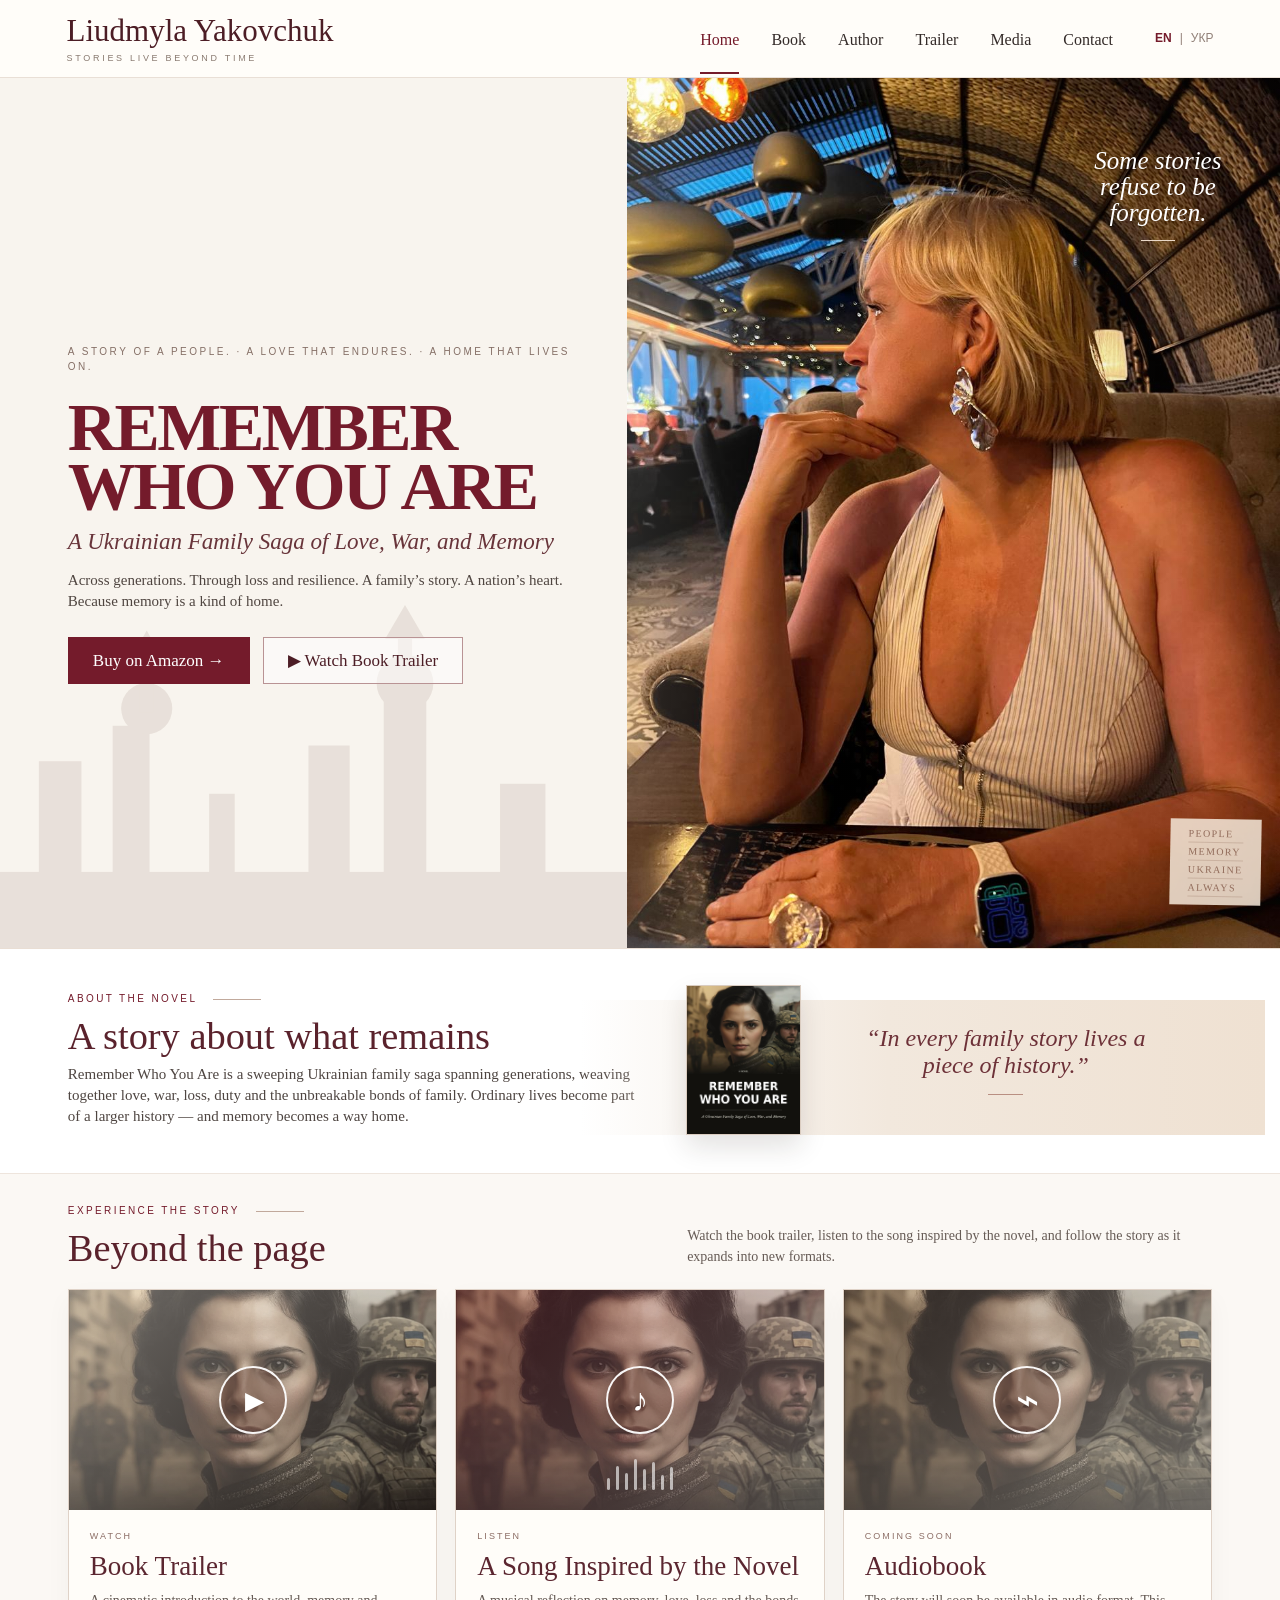
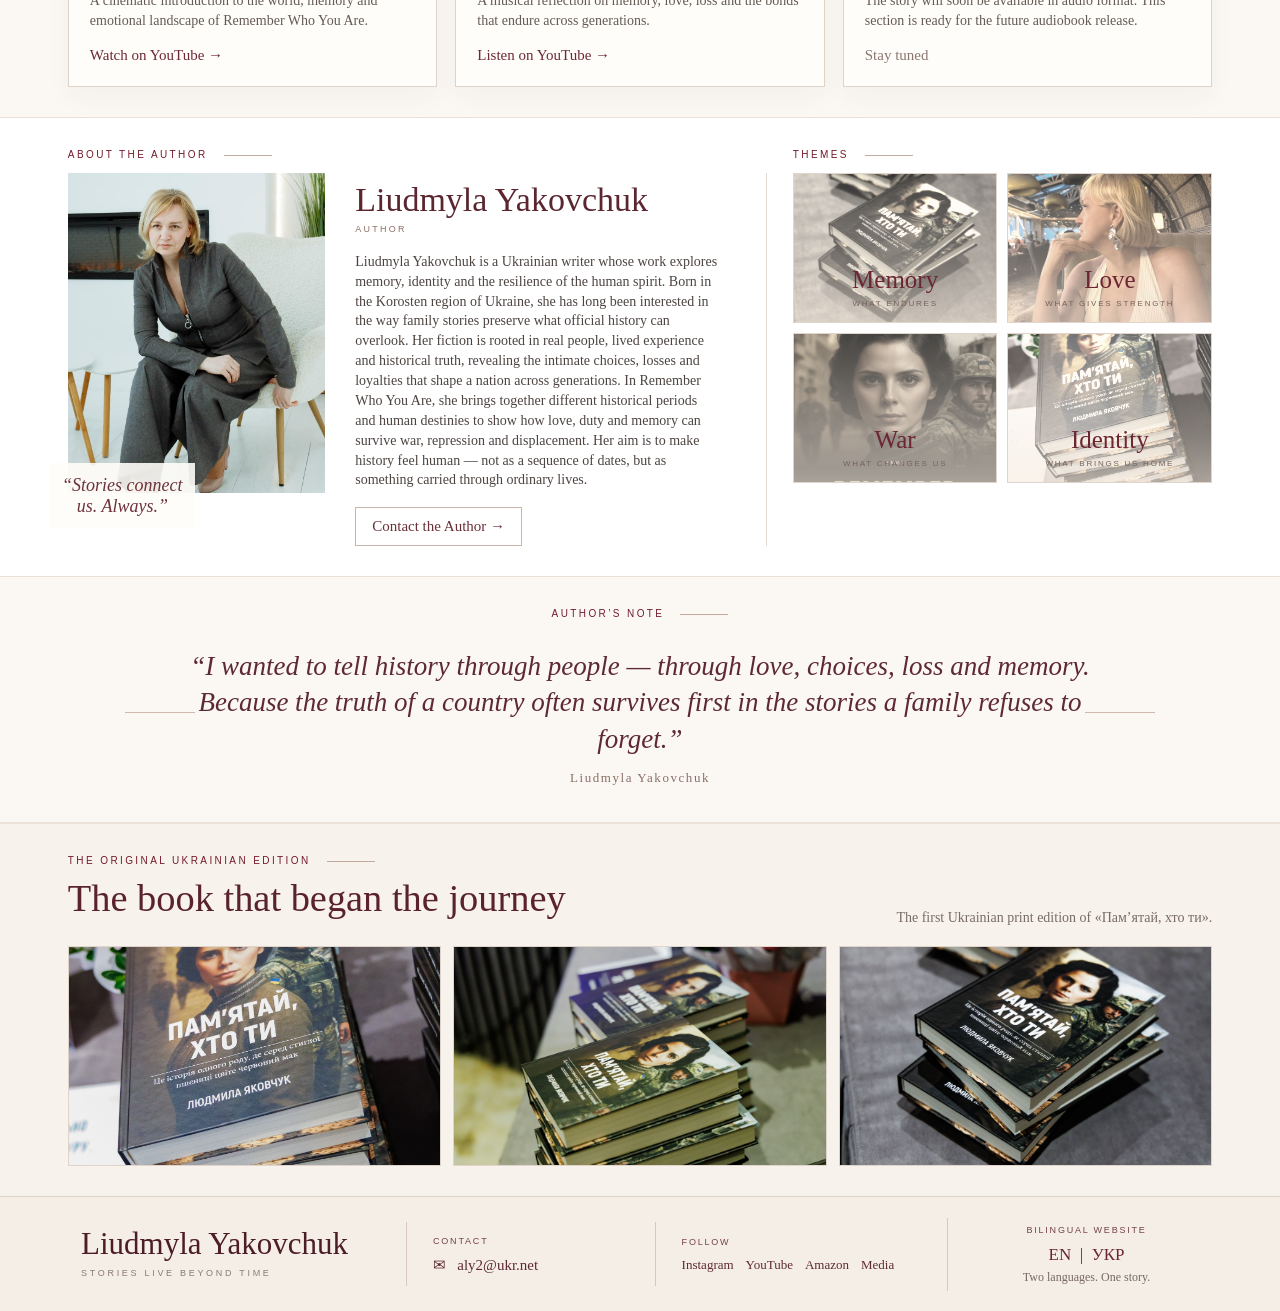
==== commit 9d36074f: "Add files via upload" ====
--- a/index.html
+++ b/index.html
@@ -1,17 +1,497 @@
 <!doctype html>
 <html lang="en">
 <head>
+  <!-- Self-contained HQ build: all styles and images embedded -->
   <meta charset="utf-8">
   <meta name="viewport" content="width=device-width, initial-scale=1">
   <meta name="description" content="Official website of Ukrainian author Liudmyla Yakovchuk, author of Remember Who You Are — A Ukrainian Family Saga of Love, War, and Memory.">
   <meta property="og:title" content="Liudmyla Yakovchuk — Remember Who You Are">
   <meta property="og:description" content="A Ukrainian Family Saga of Love, War, and Memory. Discover the novel, book trailer, music inspired by the story, and author events.">
   <meta property="og:type" content="website">
-  <meta property="og:image" content="assets/english-cover.jpg">
-  <meta name="twitter:card" content="summary_large_image">
+<meta name="twitter:card" content="summary_large_image">
   <meta name="theme-color" content="#f8f4ee">
   <title>Liudmyla Yakovchuk — Remember Who You Are</title>
-  <link rel="stylesheet" href="assets/style.css">
+  <style>
+
+:root{
+  --ivory:#f8f4ee;
+  --cream:#f2ebe2;
+  --paper:#fffdf9;
+  --wine:#741b2b;
+  --wine-dark:#4c1d25;
+  --ink:#342b29;
+  --muted:#786c65;
+  --line:#d9c9bd;
+  --gold:#b69672;
+  --serif: Georgia, "Times New Roman", serif;
+  --sans: Arial, Helvetica, sans-serif;
+}
+*{box-sizing:border-box}
+html{scroll-behavior:smooth}
+body{margin:0;color:var(--ink);background:var(--paper);font-family:var(--sans);line-height:1.45}
+a{text-decoration:none;color:inherit}
+img{display:block;max-width:100%}
+button{font:inherit}
+.site-header{
+  height:78px;display:grid;grid-template-columns:1fr auto auto;align-items:center;gap:42px;
+  padding:0 5.2vw;background:rgba(255,253,249,.97);border-bottom:1px solid #e9dfd6;
+  position:sticky;top:0;z-index:30;
+}
+.brand{display:flex;flex-direction:column;line-height:1}
+.brand-name{font:500 31px/1 var(--serif);color:var(--wine-dark)}
+.brand-tag{font-size:9px;letter-spacing:.3em;color:#897a70;margin-top:8px}
+.nav{display:flex;align-items:center;gap:32px;font:16px/1 var(--serif)}
+.nav a{padding:29px 0 24px;border-bottom:2px solid transparent}
+.nav a:hover,.nav a.active{color:var(--wine);border-bottom-color:var(--wine)}
+.lang-switch{display:flex;gap:8px;align-items:center;font-size:12px;color:#918078}
+.lang-switch button{background:none;border:0;padding:0;cursor:pointer;color:inherit}
+.lang-switch .active{color:var(--wine);font-weight:700}
+
+.hero{
+  min-height:590px;display:grid;grid-template-columns:49% 51%;overflow:hidden;background:var(--ivory);
+  border-bottom:1px solid #e9ded4;
+}
+.hero-copy{position:relative;padding:55px 4.2vw 52px 5.3vw;display:flex;flex-direction:column;justify-content:center;overflow:hidden}
+.hero-skyline{
+  position:absolute;left:-4%;right:-8%;bottom:-2px;height:49%;
+  background:url("[data-uri]") left bottom/cover no-repeat;opacity:.72;pointer-events:none
+}
+.hero-copy>*:not(.hero-skyline){position:relative;z-index:2}
+.eyebrow{font-size:10px;letter-spacing:.25em;color:#856f66;text-transform:uppercase;max-width:530px}
+h1{font:600 clamp(58px,5.3vw,88px)/.86 var(--serif);letter-spacing:-.035em;color:var(--wine);margin:25px 0 12px}
+.subtitle{font:italic clamp(20px,1.8vw,28px)/1.2 var(--serif);color:#68343a;margin:0 0 14px}
+.lead{max-width:520px;font:15px/1.45 var(--serif);color:#4f4540;margin:0}
+.cta-row{display:flex;gap:13px;margin-top:24px;flex-wrap:wrap}
+.btn{font:17px/1 var(--serif);padding:14px 24px;border:1px solid #b99394;background:#fff8}
+.btn.primary{background:var(--wine);color:#fff;border-color:var(--wine)}
+.btn.secondary{color:var(--wine-dark)}
+.hero-photo{position:relative;min-height:590px;background:#cbb6a4;overflow:hidden}
+.hero-photo>img{width:100%;height:100%;object-fit:cover;object-position:center 41%}
+.hero-photo-shade{position:absolute;inset:0;background:linear-gradient(90deg,rgba(248,244,238,.16) 0%,transparent 26%,rgba(57,35,28,.08) 100%)}
+.hero-photo blockquote{
+  position:absolute;right:5.3%;top:8%;width:175px;margin:0;text-align:center;
+  color:#fff;font:italic 25px/1.05 var(--serif);text-shadow:0 2px 10px rgba(0,0,0,.25)
+}
+.hero-photo blockquote:after{content:"";display:block;width:34px;height:1px;background:#ead8c7;margin:14px auto 0}
+.book-words{
+  position:absolute;right:3%;bottom:5%;display:flex;flex-direction:column;gap:3px;
+  background:rgba(244,231,216,.86);padding:9px 18px 8px;box-shadow:0 10px 25px rgba(0,0,0,.10);
+  transform:rotate(1deg)
+}
+.book-words span{font:10px/1.1 var(--serif);letter-spacing:.14em;color:#916b5a;border-bottom:1px solid rgba(145,107,90,.28);padding-bottom:3px}
+
+.section-kicker{font-size:10px;letter-spacing:.24em;color:var(--wine);text-transform:uppercase;margin-bottom:10px}
+.section-kicker:after{content:"";display:inline-block;width:48px;height:1px;background:#c1a99c;vertical-align:middle;margin-left:16px}
+.novel-band{
+  min-height:225px;display:grid;grid-template-columns:1.08fr .92fr;background:#fff;padding:25px 5.3vw 28px;
+  border-bottom:1px solid #eee5dd;align-items:center
+}
+.novel-copy{padding-right:45px}
+.novel-copy h2,.ukrainian-strip h2{
+  margin:0 0 9px;color:#5a222c;font:500 clamp(34px,3vw,48px)/1 var(--serif)
+}
+.novel-copy p{margin:0;max-width:720px;font:15px/1.4 var(--serif);color:#4e4541}
+.novel-art{display:grid;grid-template-columns:150px 1fr;align-items:center;gap:30px;position:relative}
+.novel-art:before{content:"";position:absolute;inset:10% -10% 0 -20%;background:linear-gradient(90deg,transparent,#f2e8dd 45%,#efe1d2);z-index:0}
+.novel-art img{position:relative;z-index:1;width:115px;height:150px;object-fit:cover;object-position:top;border:1px solid #daccc0;box-shadow:0 12px 25px rgba(40,28,22,.13)}
+.novel-quote{position:relative;z-index:1;font:italic 24px/1.15 var(--serif);color:#6d3138;max-width:280px;text-align:center}
+.novel-quote:after{content:"";display:block;width:35px;height:1px;background:#b98f82;margin:14px auto 0}
+
+.section-pad{padding:30px 5.3vw}
+.media-grid{display:grid;grid-template-columns:1fr 1fr;gap:24px;background:#fbf8f4;border-bottom:1px solid #ece1d8}
+.media-column{min-width:0}
+.trailer-card{
+  height:250px;position:relative;overflow:hidden;display:block;background:#bda798;border:1px solid #dfd1c5
+}
+.trailer-card img{width:100%;height:100%;object-fit:cover;object-position:center 18%;filter:sepia(.14) saturate(.72) brightness(1.12)}
+.trailer-overlay{position:absolute;inset:0;background:linear-gradient(90deg,rgba(252,246,239,.88) 0%,rgba(247,239,229,.44) 45%,rgba(64,38,31,.10) 100%)}
+.trailer-copy{position:absolute;left:7%;top:22%;display:flex;flex-direction:column;color:#553027}
+.trailer-line{font:12px/1.8 var(--serif);letter-spacing:.22em}
+.play-button{
+  position:absolute;left:50%;top:50%;transform:translate(-50%,-50%);
+  width:66px;height:66px;border:2px solid #fff;border-radius:50%;background:rgba(77,52,45,.45);color:white;
+  display:grid;place-items:center;font-size:24px;padding-left:4px;box-shadow:0 5px 25px rgba(0,0,0,.18)
+}
+.audio-card{
+  height:250px;display:grid;grid-template-columns:118px 1fr 130px;gap:22px;align-items:center;
+  background:linear-gradient(115deg,#f1e6da,#fbf8f4);border:1px solid #dfd1c5;padding:20px
+}
+.audio-card>img{width:95px;height:132px;object-fit:cover;object-position:center top;box-shadow:0 9px 20px rgba(47,33,26,.14)}
+.audio-copy h3{margin:0 0 8px;font:500 27px/1.02 var(--serif);color:#5c2630}
+.audio-copy p{margin:0;max-width:240px;font:14px/1.35 var(--serif);color:#665b55}
+.audio-rule{height:1px;width:70px;background:#a87d70;margin-top:14px}
+.stay-tuned{height:80%;border-left:1px solid #d6c6ba;display:flex;flex-direction:column;align-items:center;justify-content:center;gap:18px;text-align:center;color:#846d63}
+.stay-tuned span{font-size:9px;letter-spacing:.2em}
+.headphone-icon{font-size:44px;line-height:1;color:#74404a}
+
+.author-themes{display:grid;grid-template-columns:1.25fr .75fr;gap:26px;background:#fff}
+.author-inner{display:grid;grid-template-columns:42% 58%;border-right:1px solid #e2d7cd;padding-right:28px}
+.author-photo-wrap{position:relative;padding-right:24px}
+.author-photo-wrap img{width:100%;height:320px;object-fit:cover;object-position:center 28%}
+.hand-quote{
+  position:absolute;left:-18px;bottom:18px;width:145px;background:rgba(255,253,249,.90);padding:12px 10px;
+  font:italic 18px/1.15 var(--serif);color:#6d333b;text-align:center
+}
+.author-copy{padding:10px 18px 0 6px}
+.author-copy h2{margin:0;color:#5b2630;font:500 34px/1 var(--serif)}
+.mini-label{font-size:9px;letter-spacing:.25em;color:#8e6e67;margin:6px 0 16px}
+.author-copy p{font:14px/1.42 var(--serif);color:#4d4440;margin:0 0 17px}
+.outline-link{display:inline-block;border:1px solid #cab5aa;padding:10px 16px;font:15px var(--serif);color:#6a3038;background:#fff}
+.themes-grid{display:grid;grid-template-columns:1fr 1fr;gap:10px}
+.theme-card{position:relative;height:150px;overflow:hidden;border:1px solid #e1d4ca}
+.theme-card img{width:100%;height:100%;object-fit:cover}
+.theme-memory img{object-position:center 35%;filter:sepia(.46) brightness(1.14) saturate(.55)}
+.theme-love img{object-position:center 32%;filter:sepia(.25) brightness(1.25) saturate(.65)}
+.theme-war img{object-position:center 16%;filter:sepia(.35) brightness(1.08) saturate(.55)}
+.theme-identity img{object-position:center 55%;filter:sepia(.30) brightness(1.22) saturate(.62)}
+.theme-shade{position:absolute;inset:0;background:linear-gradient(to bottom,rgba(255,250,245,.20),rgba(246,235,224,.66))}
+.theme-card>div:last-child{position:absolute;inset:auto 0 12px;text-align:center;color:#6d2633}
+.theme-card strong{display:block;font:500 25px/1 var(--serif)}
+.theme-card span{display:block;margin-top:6px;font-size:8px;letter-spacing:.22em;color:#76635b}
+
+.ukrainian-strip{background:#f7f2eb;border-top:1px solid #ece2d9}
+.strip-heading{display:grid;grid-template-columns:1fr auto;align-items:end;gap:30px;margin-bottom:20px}
+.strip-heading p{max-width:360px;text-align:right;margin:0;color:#786c65;font:14px var(--serif)}
+.photo-strip{display:grid;grid-template-columns:repeat(3,1fr);gap:12px}
+.photo-strip img{width:100%;height:220px;object-fit:cover;border:1px solid #e0d4ca}
+.photo-strip img:nth-child(1){object-position:center 46%}
+.photo-strip img:nth-child(2){object-position:center 48%}
+.photo-strip img:nth-child(3){object-position:center 48%}
+
+footer{
+  min-height:115px;display:grid;grid-template-columns:1.2fr .85fr 1fr .95fr;align-items:center;
+  gap:0;background:#f5eee6;border-top:1px solid #dfd2c7;padding:20px 4.3vw
+}
+footer>div{min-height:64px;padding:6px 26px;display:flex;flex-direction:column;justify-content:center}
+footer>div+div{border-left:1px solid #d8c8bc}
+.footer-label{font-size:9px;letter-spacing:.2em;color:#75414a;margin-bottom:8px}
+.footer-block a{font:15px var(--serif);color:#5d2a33}
+.socials{display:flex;gap:12px;flex-wrap:wrap}
+.socials a{font-size:13px}
+.bilingual{text-align:center;align-items:center}
+.bilingual strong{font:17px var(--serif);color:#6c2632}
+.bilingual small{font:12px var(--serif);color:#776961;margin-top:5px}
+
+@media(max-width:1050px){
+  .site-header{grid-template-columns:1fr auto}.nav{display:none}
+  .hero{grid-template-columns:1fr}.hero-photo{min-height:560px}.hero-copy{min-height:510px}
+  .novel-band{grid-template-columns:1fr}.novel-art{margin-top:25px;max-width:600px}
+  .media-grid,.author-themes{grid-template-columns:1fr}
+  .author-inner{border-right:0;padding-right:0}
+  footer{grid-template-columns:1fr 1fr} footer>div:nth-child(3){border-left:0}
+}
+@media(max-width:680px){
+  .site-header{height:68px;padding:0 18px;gap:12px}.brand-name{font-size:23px}.brand-tag{font-size:7px}
+  .hero-copy{padding:48px 22px}.hero-photo{min-height:470px}.hero-photo blockquote{font-size:21px;width:145px}
+  h1{font-size:58px}
+  .novel-band,.section-pad{padding-left:22px;padding-right:22px}
+  .novel-copy{padding-right:0}.novel-art{grid-template-columns:90px 1fr;gap:18px}.novel-art img{width:84px;height:116px}
+  .novel-quote{font-size:19px}
+  .media-grid{gap:18px}.trailer-card,.audio-card{height:235px}
+  .audio-card{grid-template-columns:85px 1fr;padding:16px}.audio-card>img{width:75px;height:105px}.stay-tuned{display:none}
+  .author-inner{grid-template-columns:1fr}.author-photo-wrap{padding-right:0}.author-copy{padding:20px 0 0}
+  .themes-grid{grid-template-columns:1fr 1fr}.theme-card{height:130px}
+  .strip-heading{grid-template-columns:1fr}.strip-heading p{text-align:left}.photo-strip{grid-template-columns:1fr}.photo-strip img{height:245px}
+  footer{grid-template-columns:1fr}footer>div{border-left:0!important;border-top:1px solid #d8c8bc}footer>div:first-child{border-top:0}
+  .btn{width:100%;text-align:center}
+}
+
+.author-note{
+  background:#fbf8f4;
+  border-top:1px solid #ece1d8;
+  border-bottom:1px solid #ece1d8;
+  text-align:center;
+}
+.author-note-inner{max-width:980px;margin:0 auto;padding:16px 40px 8px;position:relative}
+.author-note-inner:before,.author-note-inner:after{
+  content:"";position:absolute;top:50%;width:70px;height:1px;background:#d0b8ab
+}
+.author-note-inner:before{left:-25px}.author-note-inner:after{right:-25px}
+.note-quote{margin:0;font:italic 27px/1.35 var(--serif);color:#5e2932}
+.note-signature{margin-top:14px;font:13px/1 var(--serif);letter-spacing:.12em;color:#8a6f66}
+@media(max-width:680px){
+  .author-note-inner{padding:10px 8px 4px}
+  .author-note-inner:before,.author-note-inner:after{display:none}
+  .note-quote{font-size:21px}
+}
+
+
+/* Media & Events page */
+.page-hero{
+  display:grid;
+  grid-template-columns: 1fr 1fr;
+  align-items:stretch;
+  background:var(--ivory);
+  border-bottom:1px solid #ece1d8;
+  min-height:430px;
+}
+.page-hero-copy{
+  padding:58px 5.3vw 54px;
+  display:flex;
+  flex-direction:column;
+  justify-content:center;
+}
+.page-title{
+  margin:0 0 14px;
+  color:var(--wine);
+  font:600 clamp(40px,4vw,64px)/0.95 var(--serif);
+  letter-spacing:-.03em;
+}
+.page-lead{
+  max-width:560px;
+  margin:0;
+  color:#554a45;
+  font:16px/1.55 var(--serif);
+}
+.page-hero-photo img{
+  width:100%;
+  height:100%;
+  object-fit:cover;
+  object-position:center 36%;
+}
+.media-intro .intro-card{
+  background:#fbf8f4;
+  border:1px solid #e6d8cc;
+  padding:22px 28px;
+}
+.media-intro p{
+  margin:0;
+  color:#594e49;
+  font:15px/1.55 var(--serif);
+}
+.gallery-section{
+  background:#fff;
+}
+.gallery-grid{
+  display:grid;
+  grid-template-columns:repeat(12, 1fr);
+  gap:16px;
+}
+.gallery-card{
+  grid-column:span 4;
+  background:#fbf8f4;
+  border:1px solid #e6d9ce;
+  overflow:hidden;
+}
+.gallery-card.large{
+  grid-column:span 8;
+}
+.gallery-card.portrait{
+  grid-column:span 4;
+}
+.gallery-card img{
+  width:100%;
+  height:320px;
+  object-fit:cover;
+}
+.gallery-card.large img{
+  height:420px;
+  object-position:center 45%;
+}
+.gallery-card:nth-child(2) img{
+  object-position:center 48%;
+}
+.gallery-card:nth-child(3) img{
+  object-position:center 28%;
+}
+.gallery-card:nth-child(4) img{
+  object-position:center 36%;
+}
+.gallery-card:nth-child(5) img{
+  object-position:center 26%;
+}
+.gallery-card figcaption{
+  padding:16px 18px 18px;
+}
+.gallery-card strong{
+  display:block;
+  margin-bottom:6px;
+  color:#5a2430;
+  font:500 24px/1.05 var(--serif);
+}
+.gallery-card span{
+  display:block;
+  color:#786b64;
+  font:14px/1.45 var(--serif);
+}
+.media-note{
+  background:#f7f2eb;
+  border-top:1px solid #ece1d8;
+}
+@media(max-width:1050px){
+  .page-hero{grid-template-columns:1fr}
+  .gallery-card, .gallery-card.large, .gallery-card.portrait{grid-column:span 6}
+}
+@media(max-width:680px){
+  .page-hero-copy{padding:42px 22px}
+  .gallery-grid{grid-template-columns:1fr}
+  .gallery-card, .gallery-card.large, .gallery-card.portrait{grid-column:auto}
+  .gallery-card img, .gallery-card.large img{height:260px}
+}
+
+
+/* FINAL: Experience the Story */
+.experience-section{
+  background:#fbf8f4;
+  border-bottom:1px solid #ece1d8;
+}
+.experience-heading{
+  display:grid;
+  grid-template-columns:1fr .9fr;
+  align-items:end;
+  gap:36px;
+  margin-bottom:22px;
+}
+.experience-heading h2{
+  margin:0;
+  color:#5a222c;
+  font:500 clamp(34px,3vw,48px)/1 var(--serif);
+}
+.experience-heading>p{
+  margin:0;
+  max-width:560px;
+  justify-self:end;
+  color:#665b55;
+  font:14px/1.5 var(--serif);
+}
+.experience-grid{
+  display:grid;
+  grid-template-columns:repeat(3,1fr);
+  gap:18px;
+}
+.experience-card{
+  min-width:0;
+  display:flex;
+  flex-direction:column;
+  background:#fffdf9;
+  border:1px solid #dfd2c7;
+  box-shadow:0 10px 25px rgba(58,39,29,.04);
+  transition:transform .18s ease, box-shadow .18s ease;
+}
+a.experience-card:hover{
+  transform:translateY(-3px);
+  box-shadow:0 15px 30px rgba(58,39,29,.08);
+}
+.experience-image{
+  height:220px;
+  position:relative;
+  overflow:hidden;
+  background:#d7c2b4;
+}
+.experience-image img{
+  width:100%;
+  height:100%;
+  object-fit:cover;
+  object-position:center 16%;
+  filter:sepia(.16) saturate(.72) brightness(1.08);
+}
+.experience-shade{
+  position:absolute;
+  inset:0;
+  background:linear-gradient(135deg,rgba(248,240,231,.40),rgba(71,39,34,.16));
+}
+.song-shade{
+  background:linear-gradient(135deg,rgba(116,27,43,.36),rgba(248,240,231,.24));
+}
+.audiobook-shade{
+  background:linear-gradient(135deg,rgba(92,70,62,.34),rgba(244,235,226,.36));
+}
+.round-icon{
+  position:absolute;
+  left:50%;
+  top:50%;
+  transform:translate(-50%,-50%);
+  width:68px;
+  height:68px;
+  border:2px solid rgba(255,255,255,.95);
+  border-radius:50%;
+  display:grid;
+  place-items:center;
+  background:rgba(86,53,45,.42);
+  color:white;
+  font-size:25px;
+  padding-left:4px;
+  box-shadow:0 8px 25px rgba(0,0,0,.18);
+}
+.music-icon{
+  font-size:32px;
+  padding-left:0;
+}
+.headphone-mark{
+  font-size:39px;
+  padding-left:0;
+}
+.music-lines{
+  position:absolute;
+  left:7%;
+  right:7%;
+  bottom:20px;
+  height:34px;
+  display:flex;
+  align-items:end;
+  justify-content:center;
+  gap:6px;
+  opacity:.75;
+}
+.music-lines i{
+  width:3px;
+  background:rgba(255,255,255,.82);
+  display:block;
+  border-radius:2px;
+}
+.music-lines i:nth-child(1){height:12px}
+.music-lines i:nth-child(2){height:24px}
+.music-lines i:nth-child(3){height:17px}
+.music-lines i:nth-child(4){height:31px}
+.music-lines i:nth-child(5){height:21px}
+.music-lines i:nth-child(6){height:28px}
+.music-lines i:nth-child(7){height:15px}
+.music-lines i:nth-child(8){height:23px}
+.experience-copy{
+  padding:20px 21px 22px;
+  display:flex;
+  flex-direction:column;
+  flex:1;
+}
+.experience-type{
+  color:#8c6d65;
+  font-size:9px;
+  letter-spacing:.23em;
+  margin-bottom:9px;
+}
+.experience-copy h3{
+  margin:0 0 10px;
+  color:#5b2630;
+  font:500 27px/1.05 var(--serif);
+}
+.experience-copy p{
+  margin:0;
+  color:#655a54;
+  font:14px/1.45 var(--serif);
+  flex:1;
+}
+.experience-link{
+  display:inline-block;
+  margin-top:16px;
+  color:#6e2835;
+  font:15px var(--serif);
+}
+.experience-link.muted{
+  color:#8a7770;
+}
+@media(max-width:1050px){
+  .experience-grid{grid-template-columns:1fr 1fr}
+  .audiobook-experience{grid-column:1 / -1}
+}
+@media(max-width:680px){
+  .experience-heading{grid-template-columns:1fr}
+  .experience-heading>p{justify-self:start}
+  .experience-grid{grid-template-columns:1fr}
+  .audiobook-experience{grid-column:auto}
+  .experience-image{height:210px}
+}
+
+</style>
 </head>
 <body>
 
@@ -66,7 +546,7 @@
   </div>
 
   <div class="hero-photo">
-    <img src="assets/author-white.jpeg" alt="Liudmyla Yakovchuk">
+    <img src="[data-uri]" alt="Liudmyla Yakovchuk">
     <div class="hero-photo-shade"></div>
     <blockquote data-en="Some stories refuse to be forgotten."
                 data-uk="Деякі історії не дозволяють себе забути.">
@@ -89,7 +569,7 @@
   </div>
 
   <div class="novel-art">
-    <img src="assets/english-cover.jpg" alt="Remember Who You Are — English edition">
+    <img src="[data-uri]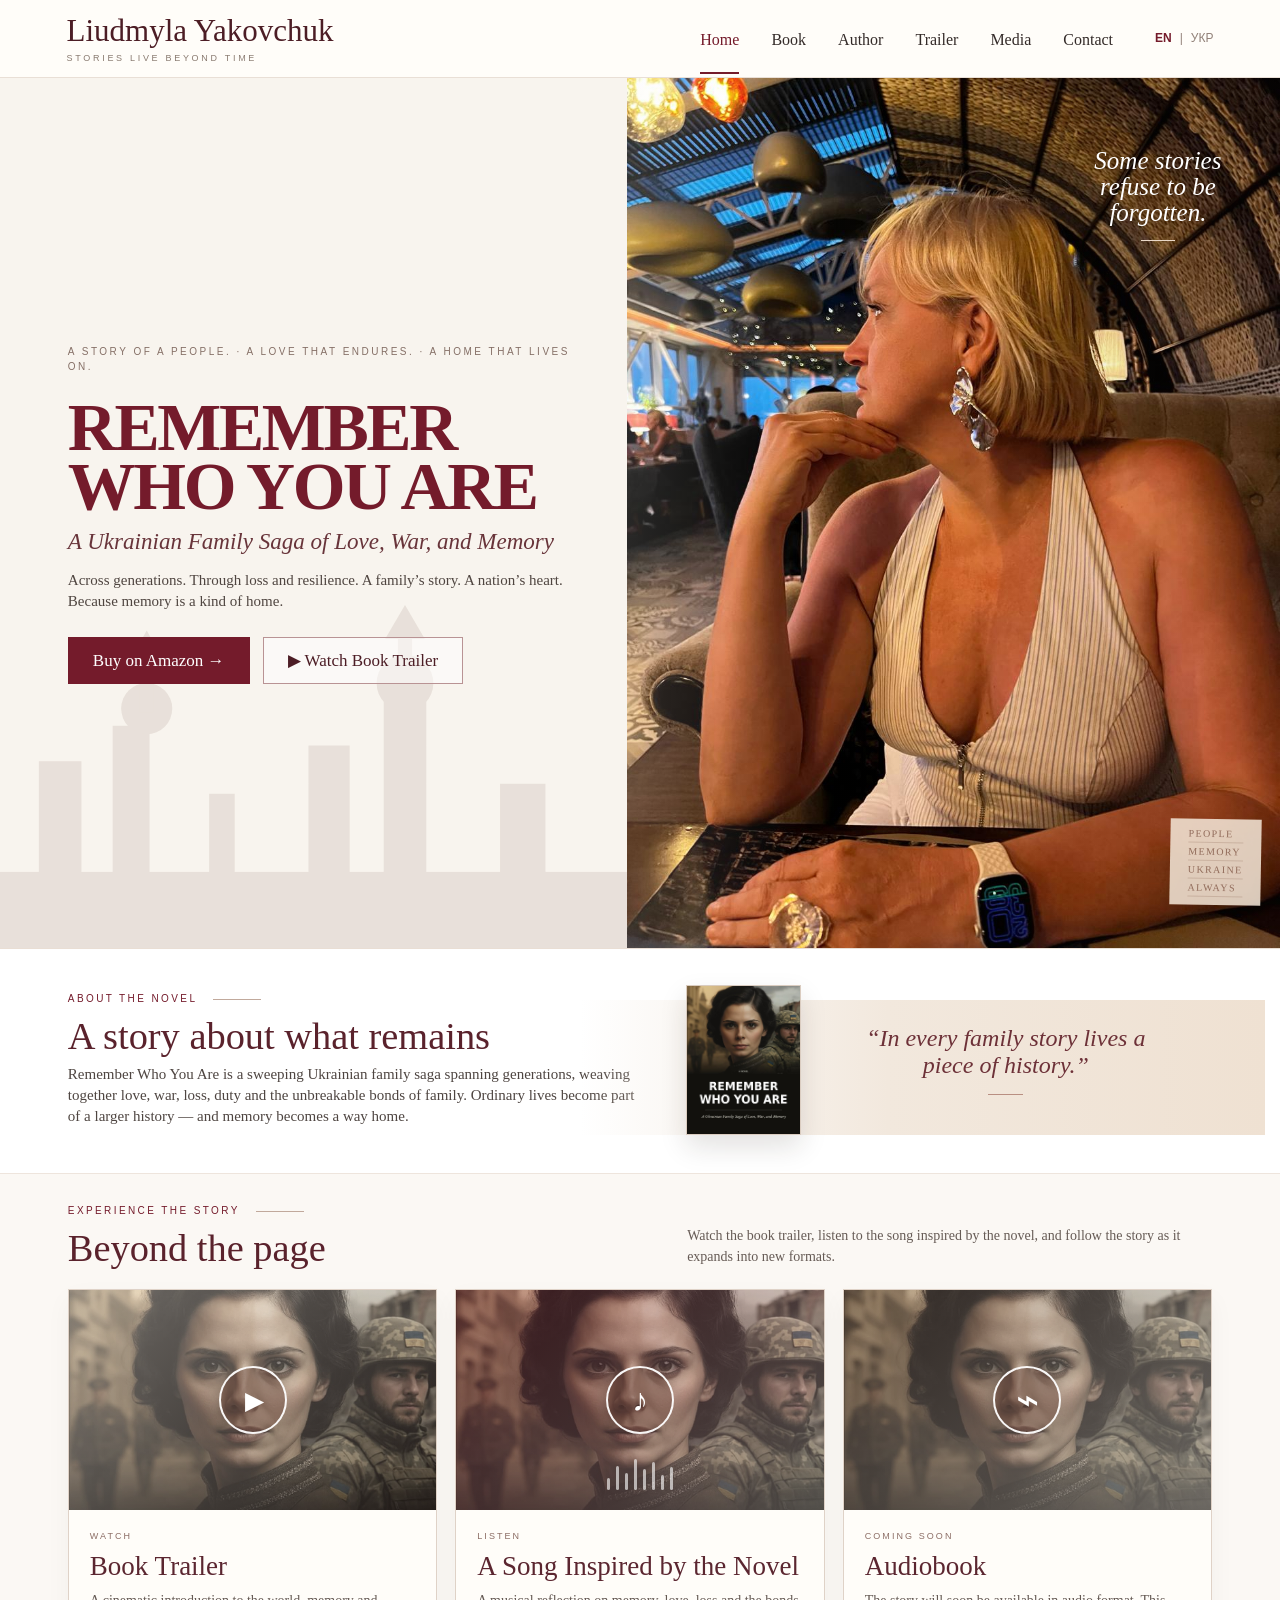
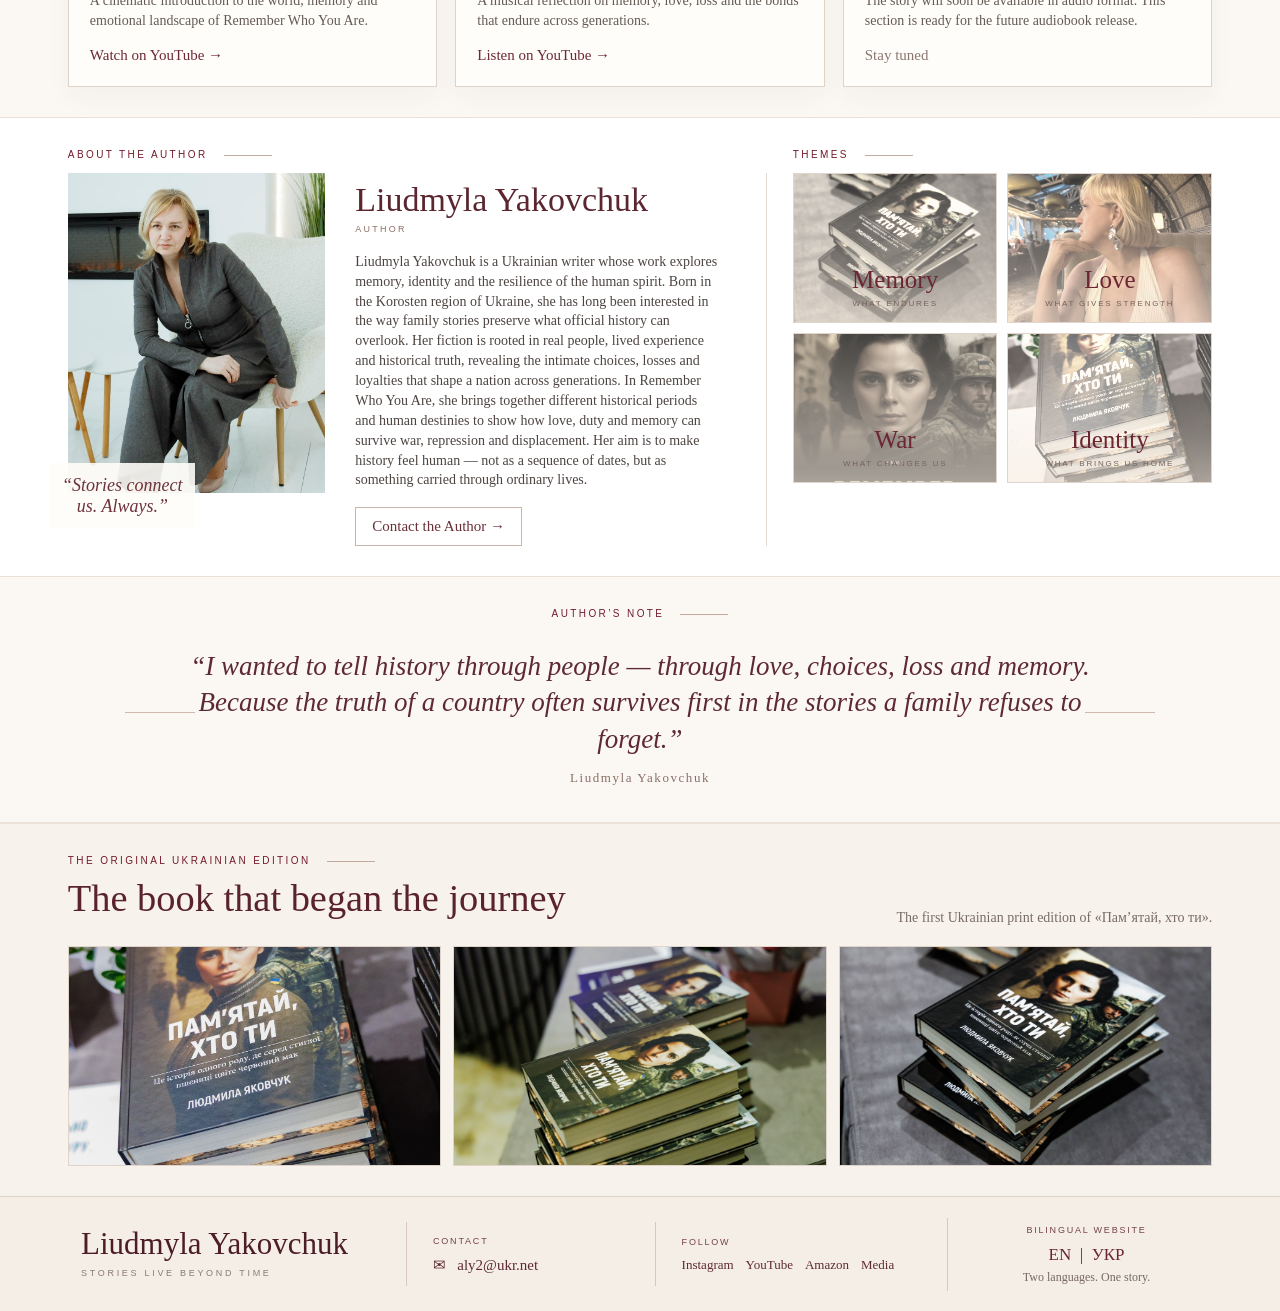
==== commit 9387942a: "Finalize mobile navigation, language switching and media photos" ====
--- a/index.html
+++ b/index.html
@@ -1,8 +1,10 @@
 <!doctype html>
-<html lang="en">
+<html lang="en" translate="no" class="notranslate">
 <head>
   <!-- Self-contained HQ build: all styles and images embedded -->
   <meta charset="utf-8">
+  <meta name="google" content="notranslate">
+  <meta http-equiv="Cache-Control" content="no-cache, no-store, must-revalidate">
   <meta name="viewport" content="width=device-width, initial-scale=1">
   <meta name="description" content="Official website of Ukrainian author Liudmyla Yakovchuk, author of Remember Who You Are — A Ukrainian Family Saga of Love, War, and Memory.">
   <meta property="og:title" content="Liudmyla Yakovchuk — Remember Who You Are">
@@ -492,6 +494,12 @@
 }
 
 </style>
+<style id="final-critical-v9">
+html,body{max-width:100%;overflow-x:hidden!important}.site-header{position:sticky;top:0;z-index:50}.mobile-menu-toggle,.mobile-menu{display:none}
+@media(max-width:1050px){.site-header{grid-template-columns:minmax(0,1fr) auto auto!important;gap:12px!important}.site-header>.nav{display:none!important}.mobile-menu-toggle{display:flex!important;width:44px;height:44px;padding:10px;border:0;background:transparent;cursor:pointer;flex-direction:column;align-items:center;justify-content:center;gap:5px;z-index:52}.mobile-menu-toggle span{width:24px;height:2px;background:#4c1d25;display:block;transition:.18s}.mobile-menu-toggle[aria-expanded="true"] span:nth-child(1){transform:translateY(7px) rotate(45deg)}.mobile-menu-toggle[aria-expanded="true"] span:nth-child(2){opacity:0}.mobile-menu-toggle[aria-expanded="true"] span:nth-child(3){transform:translateY(-7px) rotate(-45deg)}.mobile-menu{display:block;position:fixed;z-index:49;left:0;right:0;top:76px;bottom:0;background:#fffdf9;padding:18px 28px 28px;opacity:0;visibility:hidden;pointer-events:none;transform:translateY(-10px);transition:opacity .18s,transform .18s;overflow:auto}.mobile-menu.open{opacity:1!important;visibility:visible!important;pointer-events:auto!important;transform:none!important}.mobile-nav{display:flex;flex-direction:column}.mobile-nav a{display:flex;align-items:center;justify-content:space-between;min-height:58px;padding:12px 2px;border-bottom:1px solid #eadfd6;color:#4c1d25;font:500 26px/1.1 Georgia,"Times New Roman",serif}.mobile-nav a:after{content:'→';font-size:18px;color:#b59887}.mobile-menu-footer{display:flex;flex-direction:column;gap:6px;padding-top:24px;color:#8b7b72;font-size:12px}.mobile-menu-footer a{font:16px Georgia,"Times New Roman",serif;color:#4c1d25}.brand{min-width:0}.lang-switch{white-space:nowrap}.novel-band{overflow:hidden}.novel-art:before{inset:10% 0 0 0!important}}
+@media(max-width:680px){.site-header{height:72px!important;padding-left:16px!important;padding-right:10px!important}.mobile-menu{top:72px}.brand-name{font-size:clamp(21px,6.8vw,28px)!important;white-space:nowrap;overflow:hidden;text-overflow:ellipsis}.brand-tag{font-size:6.8px!important;letter-spacing:.20em!important}.lang-switch{font-size:12px!important;gap:3px!important}.hero-skyline{left:0!important;right:0!important}.mobile-menu-toggle{width:42px;height:42px;padding:9px}}
+body.menu-open{overflow:hidden}
+</style>
 </head>
 <body>
 
@@ -515,7 +523,9 @@
     <span>|</span>
     <button class="lang" data-lang="uk">УКР</button>
   </div>
+  <button class="mobile-menu-toggle" type="button" aria-label="Open menu" aria-expanded="false" aria-controls="mobile-menu"><span></span><span></span><span></span></button>
 </header>
+<div class="mobile-menu" id="mobile-menu" aria-hidden="true"><nav class="mobile-nav" aria-label="Mobile navigation"><a href="#home" class="active" data-en="Home" data-uk="Головна">Home</a><a href="#book" data-en="Book" data-uk="Книга">Book</a><a href="#author" data-en="Author" data-uk="Авторка">Author</a><a href="#trailer" data-en="Trailer" data-uk="Трейлер">Trailer</a><a href="media.html" data-en="Media" data-uk="Медіа">Media</a><a href="#contact" data-en="Contact" data-uk="Контакти">Contact</a></nav><div class="mobile-menu-footer"><span data-en="Official author website" data-uk="Офіційний сайт авторки">Official author website</span><a href="mailto:aly2@ukr.net">aly2@ukr.net</a></div></div>
 
 <main>
 <section class="hero" id="home">
@@ -785,5 +795,8 @@
 });
 
 </script>
+<script id="final-runtime-v9">
+(()=>{'use strict';const OK=new Set(['en','uk']);function initial(){try{const u=new URL(location.href).searchParams.get('lang');if(OK.has(u))return u;const s=localStorage.getItem('liudmyla-site-lang');return OK.has(s)?s:'en'}catch(e){return'en'}}function syncLinks(lang){document.querySelectorAll('a[href]').forEach(a=>{const h=a.getAttribute('href')||'';if(!h||h[0]==='#'||h.startsWith('mailto:')||h.startsWith('tel:')||/^https?:/i.test(h))return;try{const u=new URL(h,location.href),f=u.pathname.split('/').pop();if(f===''||f==='index.html'||f==='media.html'){u.searchParams.set('lang',lang);a.setAttribute('href',(f||'index.html')+u.search+u.hash)}}catch(e){}})}function setLang(lang){if(!OK.has(lang))lang='en';document.documentElement.lang=lang==='uk'?'uk':'en';document.querySelectorAll('[data-en][data-uk]').forEach(e=>e.innerHTML=e.dataset[lang]);document.querySelectorAll('.lang[data-lang]').forEach(b=>{const on=b.dataset.lang===lang;b.classList.toggle('active',on);b.setAttribute('aria-pressed',on?'true':'false')});try{localStorage.setItem('liudmyla-site-lang',lang);const u=new URL(location.href);u.searchParams.set('lang',lang);history.replaceState(null,'',u.pathname+u.search+u.hash)}catch(e){}syncLinks(lang)}setLang(initial());document.addEventListener('click',e=>{const b=e.target.closest('.lang[data-lang]');if(b){e.preventDefault();setLang(b.dataset.lang)}});const t=document.querySelector('.mobile-menu-toggle'),m=document.querySelector('.mobile-menu');function close(){if(!m||!t)return;m.classList.remove('open');document.body.classList.remove('menu-open');m.setAttribute('aria-hidden','true');t.setAttribute('aria-expanded','false')}if(t&&m)t.addEventListener('click',()=>{const o=!m.classList.contains('open');m.classList.toggle('open',o);document.body.classList.toggle('menu-open',o);m.setAttribute('aria-hidden',o?'false':'true');t.setAttribute('aria-expanded',o?'true':'false')});m?.addEventListener('click',e=>{if(e.target.closest('a'))close()});document.addEventListener('keydown',e=>{if(e.key==='Escape')close()});window.addEventListener('resize',()=>{if(innerWidth>1050)close()})})();
+</script>
 </body>
 </html>
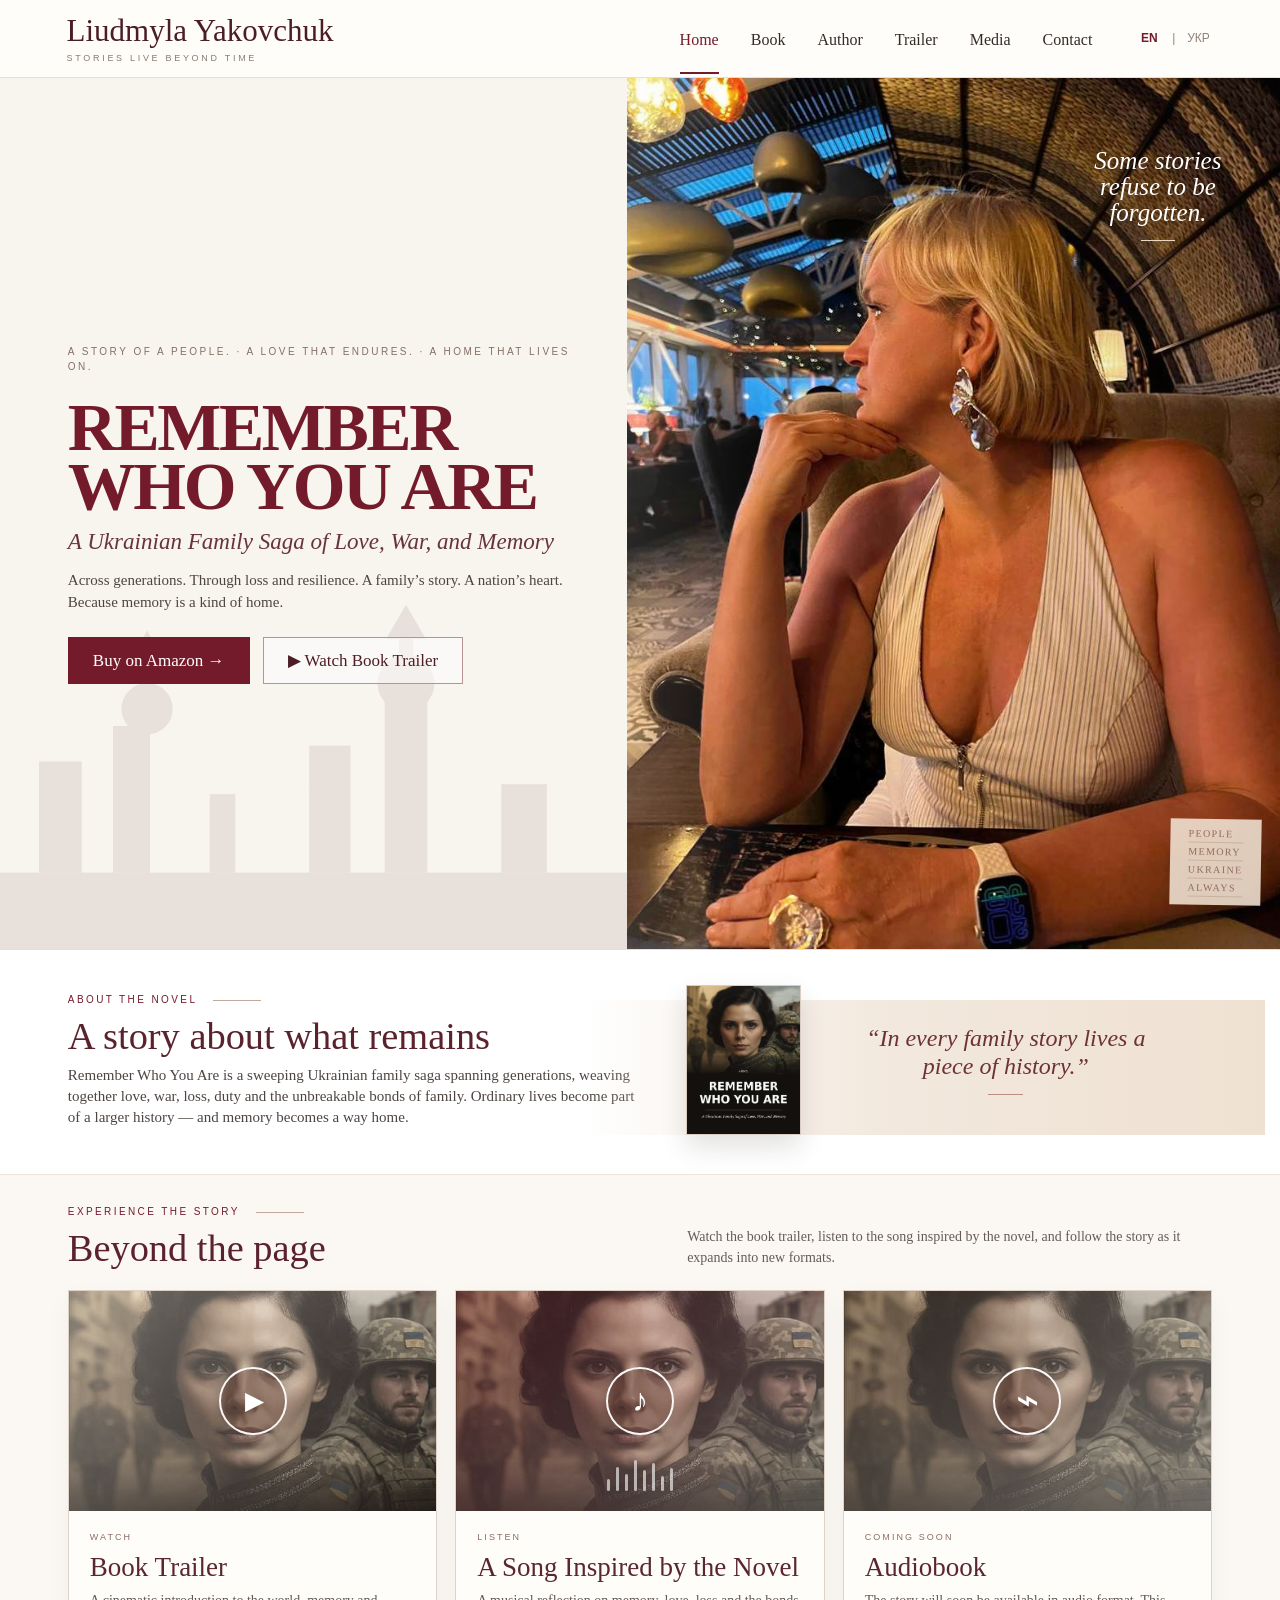
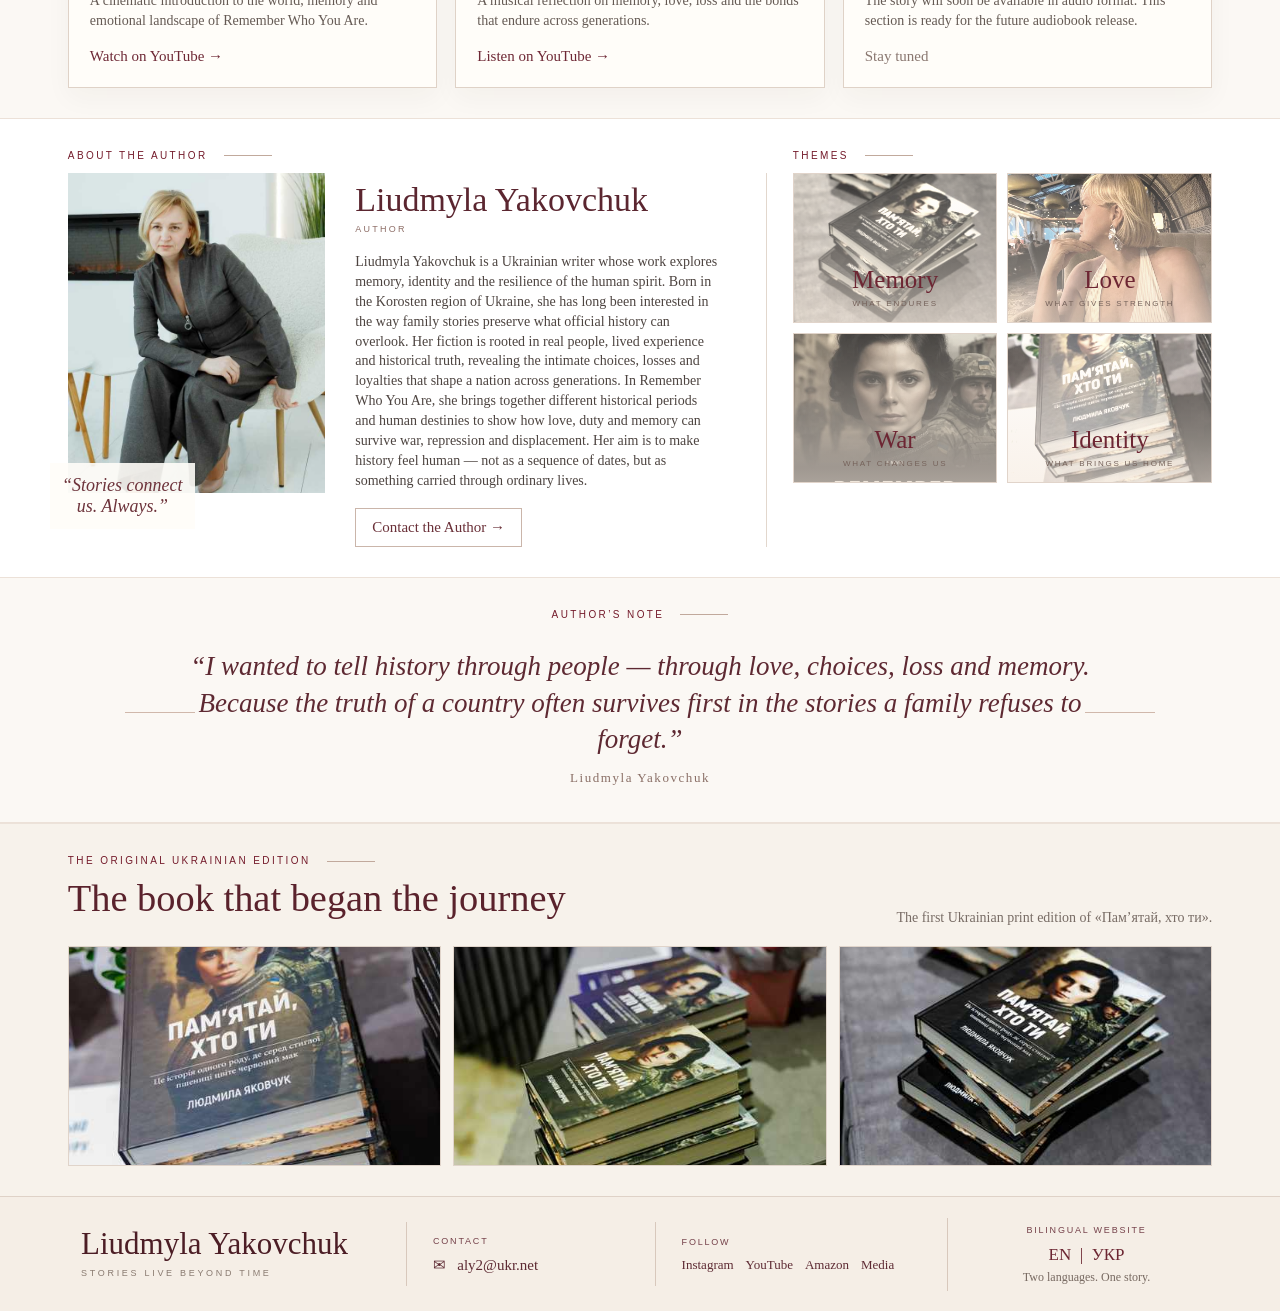
==== commit 6bdfca93: "Final website release" ====
--- a/index.html
+++ b/index.html
@@ -1,16 +1,17 @@
 <!doctype html>
 <html lang="en" translate="no" class="notranslate">
 <head>
-  <!-- Self-contained HQ build: all styles and images embedded -->
   <meta charset="utf-8">
   <meta name="google" content="notranslate">
+  <meta name="viewport" content="width=device-width, initial-scale=1, viewport-fit=cover">
   <meta http-equiv="Cache-Control" content="no-cache, no-store, must-revalidate">
-  <meta name="viewport" content="width=device-width, initial-scale=1">
+  <meta http-equiv="Pragma" content="no-cache">
+  <meta http-equiv="Expires" content="0">
   <meta name="description" content="Official website of Ukrainian author Liudmyla Yakovchuk, author of Remember Who You Are — A Ukrainian Family Saga of Love, War, and Memory.">
   <meta property="og:title" content="Liudmyla Yakovchuk — Remember Who You Are">
   <meta property="og:description" content="A Ukrainian Family Saga of Love, War, and Memory. Discover the novel, book trailer, music inspired by the story, and author events.">
   <meta property="og:type" content="website">
-<meta name="twitter:card" content="summary_large_image">
+  <meta name="twitter:card" content="summary_large_image">
   <meta name="theme-color" content="#f8f4ee">
   <title>Liudmyla Yakovchuk — Remember Who You Are</title>
   <style>
@@ -493,15 +494,74 @@
   .experience-image{height:210px}
 }
 
-</style>
-<style id="final-critical-v9">
-html,body{max-width:100%;overflow-x:hidden!important}.site-header{position:sticky;top:0;z-index:50}.mobile-menu-toggle,.mobile-menu{display:none}
-@media(max-width:1050px){.site-header{grid-template-columns:minmax(0,1fr) auto auto!important;gap:12px!important}.site-header>.nav{display:none!important}.mobile-menu-toggle{display:flex!important;width:44px;height:44px;padding:10px;border:0;background:transparent;cursor:pointer;flex-direction:column;align-items:center;justify-content:center;gap:5px;z-index:52}.mobile-menu-toggle span{width:24px;height:2px;background:#4c1d25;display:block;transition:.18s}.mobile-menu-toggle[aria-expanded="true"] span:nth-child(1){transform:translateY(7px) rotate(45deg)}.mobile-menu-toggle[aria-expanded="true"] span:nth-child(2){opacity:0}.mobile-menu-toggle[aria-expanded="true"] span:nth-child(3){transform:translateY(-7px) rotate(-45deg)}.mobile-menu{display:block;position:fixed;z-index:49;left:0;right:0;top:76px;bottom:0;background:#fffdf9;padding:18px 28px 28px;opacity:0;visibility:hidden;pointer-events:none;transform:translateY(-10px);transition:opacity .18s,transform .18s;overflow:auto}.mobile-menu.open{opacity:1!important;visibility:visible!important;pointer-events:auto!important;transform:none!important}.mobile-nav{display:flex;flex-direction:column}.mobile-nav a{display:flex;align-items:center;justify-content:space-between;min-height:58px;padding:12px 2px;border-bottom:1px solid #eadfd6;color:#4c1d25;font:500 26px/1.1 Georgia,"Times New Roman",serif}.mobile-nav a:after{content:'→';font-size:18px;color:#b59887}.mobile-menu-footer{display:flex;flex-direction:column;gap:6px;padding-top:24px;color:#8b7b72;font-size:12px}.mobile-menu-footer a{font:16px Georgia,"Times New Roman",serif;color:#4c1d25}.brand{min-width:0}.lang-switch{white-space:nowrap}.novel-band{overflow:hidden}.novel-art:before{inset:10% 0 0 0!important}}
-@media(max-width:680px){.site-header{height:72px!important;padding-left:16px!important;padding-right:10px!important}.mobile-menu{top:72px}.brand-name{font-size:clamp(21px,6.8vw,28px)!important;white-space:nowrap;overflow:hidden;text-overflow:ellipsis}.brand-tag{font-size:6.8px!important;letter-spacing:.20em!important}.lang-switch{font-size:12px!important;gap:3px!important}.hero-skyline{left:0!important;right:0!important}.mobile-menu-toggle{width:42px;height:42px;padding:9px}}
+
+/* Final mobile QA overrides — 2026-09-11 */
+html{scroll-padding-top:82px}
 body.menu-open{overflow:hidden}
+.mobile-menu-toggle,.mobile-menu{display:none}
+.lang-switch{white-space:nowrap;z-index:42}
+.lang-switch button{min-width:30px;min-height:40px;border-radius:4px}
+.lang-switch button:focus-visible,.mobile-menu-toggle:focus-visible,.mobile-nav a:focus-visible{outline:2px solid var(--wine);outline-offset:3px}
+@media(max-width:1050px){
+  .site-header{grid-template-columns:minmax(0,1fr) auto auto!important;gap:12px!important;height:76px!important;padding-left:max(18px,env(safe-area-inset-left))!important;padding-right:max(14px,env(safe-area-inset-right))!important}
+  .site-header>.nav{display:none!important}
+  .mobile-menu-toggle{width:44px;height:44px;padding:10px;border:0;background:transparent;cursor:pointer;display:flex;flex-direction:column;align-items:center;justify-content:center;gap:5px;z-index:42;flex:0 0 auto}
+  .mobile-menu-toggle span{width:24px;height:2px;background:var(--wine-dark);display:block;transition:transform .18s ease,opacity .18s ease}
+  .mobile-menu-toggle[aria-expanded="true"] span:nth-child(1){transform:translateY(7px) rotate(45deg)}
+  .mobile-menu-toggle[aria-expanded="true"] span:nth-child(2){opacity:0}
+  .mobile-menu-toggle[aria-expanded="true"] span:nth-child(3){transform:translateY(-7px) rotate(-45deg)}
+  .mobile-menu{display:block;position:fixed;z-index:39;left:0;right:0;top:76px;bottom:0;background:rgba(255,253,249,.995);padding:18px max(28px,env(safe-area-inset-right)) max(28px,env(safe-area-inset-bottom)) max(28px,env(safe-area-inset-left));opacity:0;visibility:hidden;pointer-events:none;transform:translateY(-10px);transition:opacity .18s ease,transform .18s ease,visibility .18s ease;overflow:auto}
+  .mobile-menu.open{opacity:1;visibility:visible;pointer-events:auto;transform:translateY(0)}
+  .mobile-nav{display:flex;flex-direction:column}
+  .mobile-nav a{display:flex;align-items:center;justify-content:space-between;min-height:58px;padding:12px 2px;border-bottom:1px solid #eadfd6;color:var(--wine-dark);font:500 26px/1.1 var(--serif)}
+  .mobile-nav a::after{content:'→';font-size:18px;color:#b59887}
+  .mobile-nav a.active{color:var(--wine)}
+  .mobile-menu-footer{display:flex;flex-direction:column;gap:6px;padding-top:24px;color:#8b7b72;font-size:12px;letter-spacing:.08em}
+  .mobile-menu-footer a{font:16px var(--serif);color:var(--wine-dark);letter-spacing:0}
+}
+@media(max-width:680px){
+  html{scroll-padding-top:72px}
+  .site-header{height:72px!important;gap:7px!important;padding-left:max(12px,env(safe-area-inset-left))!important;padding-right:max(8px,env(safe-area-inset-right))!important}
+  .mobile-menu{top:72px}
+  .brand{min-width:0}
+  .brand-name{font-size:clamp(21px,6.8vw,28px)!important;white-space:nowrap;overflow:hidden;text-overflow:ellipsis}
+  .brand-tag{font-size:6.8px!important;letter-spacing:.20em!important;margin-top:6px!important;white-space:nowrap}
+  .lang-switch{font-size:12px!important;gap:3px!important;flex:0 0 auto}
+  .lang-switch button{min-width:29px!important;padding:0 2px!important}
+  .mobile-menu-toggle{width:42px;height:42px;padding:9px}
+  .hero-copy{min-height:auto!important;padding:48px 22px 44px!important}
+  .eyebrow{font-size:9px!important;letter-spacing:.19em!important;line-height:1.55!important}
+  h1{font-size:clamp(46px,14.2vw,60px)!important;line-height:.91!important;margin-top:22px!important;max-width:100%;overflow-wrap:normal}
+  .subtitle{font-size:clamp(20px,6vw,26px)!important;line-height:1.15!important}
+  .lead{font-size:16px!important;line-height:1.48!important}
+  .cta-row{gap:10px!important;margin-top:22px!important}
+  .btn{min-height:54px;display:flex;align-items:center;justify-content:center;font-size:17px!important;padding:14px 18px!important}
+  .hero-photo{min-height:500px!important}
+  .hero-photo>img{object-position:center 38%!important}
+  .hero-photo blockquote{right:5%!important;top:7%!important;font-size:22px!important;width:148px!important}
+  .page-hero-copy{padding:44px 22px 34px!important}
+  .page-title{font-size:44px!important;line-height:.98!important}
+  .page-lead{font-size:16px!important}
+  .page-hero-photo{min-height:330px!important}
+  .page-hero-photo img{height:330px!important;object-position:center 40%!important}
+  .gallery-grid{gap:18px!important}
+  .gallery-card img,.gallery-card.large img{width:100%;height:auto!important;aspect-ratio:4/3;object-fit:cover}
+  .gallery-card:nth-child(2) img,.gallery-card:nth-child(4) img{aspect-ratio:3/4}
+}
+@media(max-width:390px){
+  .brand-name{font-size:21px!important}
+  .brand-tag{font-size:6.2px!important;letter-spacing:.16em!important}
+  h1{font-size:49px!important}
+  .hero-copy,.novel-band,.section-pad{padding-left:18px!important;padding-right:18px!important}
+}
+@media(prefers-reduced-motion:reduce){html{scroll-behavior:auto}*,*::before,*::after{animation-duration:.01ms!important;animation-iteration-count:1!important;transition-duration:.01ms!important}}
+
+
+@media(max-width:680px){html,body{overflow-x:hidden!important}.hero-skyline{left:0!important;right:0!important;width:auto!important;max-width:100%!important}.novel-band{overflow:hidden!important}.novel-art:before{inset:10% 0 0 0!important}}
 </style>
 </head>
 <body>
+<!-- final-v8 2026-09-11 -->
 
 <header class="site-header">
   <a class="brand" href="#home">
@@ -523,9 +583,20 @@
     <span>|</span>
     <button class="lang" data-lang="uk">УКР</button>
   </div>
+
   <button class="mobile-menu-toggle" type="button" aria-label="Open menu" aria-expanded="false" aria-controls="mobile-menu"><span></span><span></span><span></span></button>
 </header>
-<div class="mobile-menu" id="mobile-menu" aria-hidden="true"><nav class="mobile-nav" aria-label="Mobile navigation"><a href="#home" class="active" data-en="Home" data-uk="Головна">Home</a><a href="#book" data-en="Book" data-uk="Книга">Book</a><a href="#author" data-en="Author" data-uk="Авторка">Author</a><a href="#trailer" data-en="Trailer" data-uk="Трейлер">Trailer</a><a href="media.html" data-en="Media" data-uk="Медіа">Media</a><a href="#contact" data-en="Contact" data-uk="Контакти">Contact</a></nav><div class="mobile-menu-footer"><span data-en="Official author website" data-uk="Офіційний сайт авторки">Official author website</span><a href="mailto:aly2@ukr.net">aly2@ukr.net</a></div></div>
+<div class="mobile-menu" id="mobile-menu" aria-hidden="true">
+  <nav class="mobile-nav" aria-label="Mobile navigation">
+    <a href="#home" data-en="Home" data-uk="Головна">Home</a>
+    <a href="#book" data-en="Book" data-uk="Книга">Book</a>
+    <a href="#author" data-en="Author" data-uk="Авторка">Author</a>
+    <a href="#trailer" data-en="Trailer" data-uk="Трейлер">Trailer</a>
+    <a href="media.html" data-en="Media" data-uk="Медіа">Media</a>
+    <a href="#contact" data-en="Contact" data-uk="Контакти">Contact</a>
+  </nav>
+  <div class="mobile-menu-footer"><span data-en="Official author website" data-uk="Офіційний сайт авторки">Official author website</span><a href="mailto:aly2@ukr.net">aly2@ukr.net</a></div>
+</div>
 
 <main>
 <section class="hero" id="home">
@@ -556,7 +627,7 @@
   </div>
 
   <div class="hero-photo">
-    <img src="[data-uri]" alt="Liudmyla Yakovchuk">
+    <img src="[data-uri]